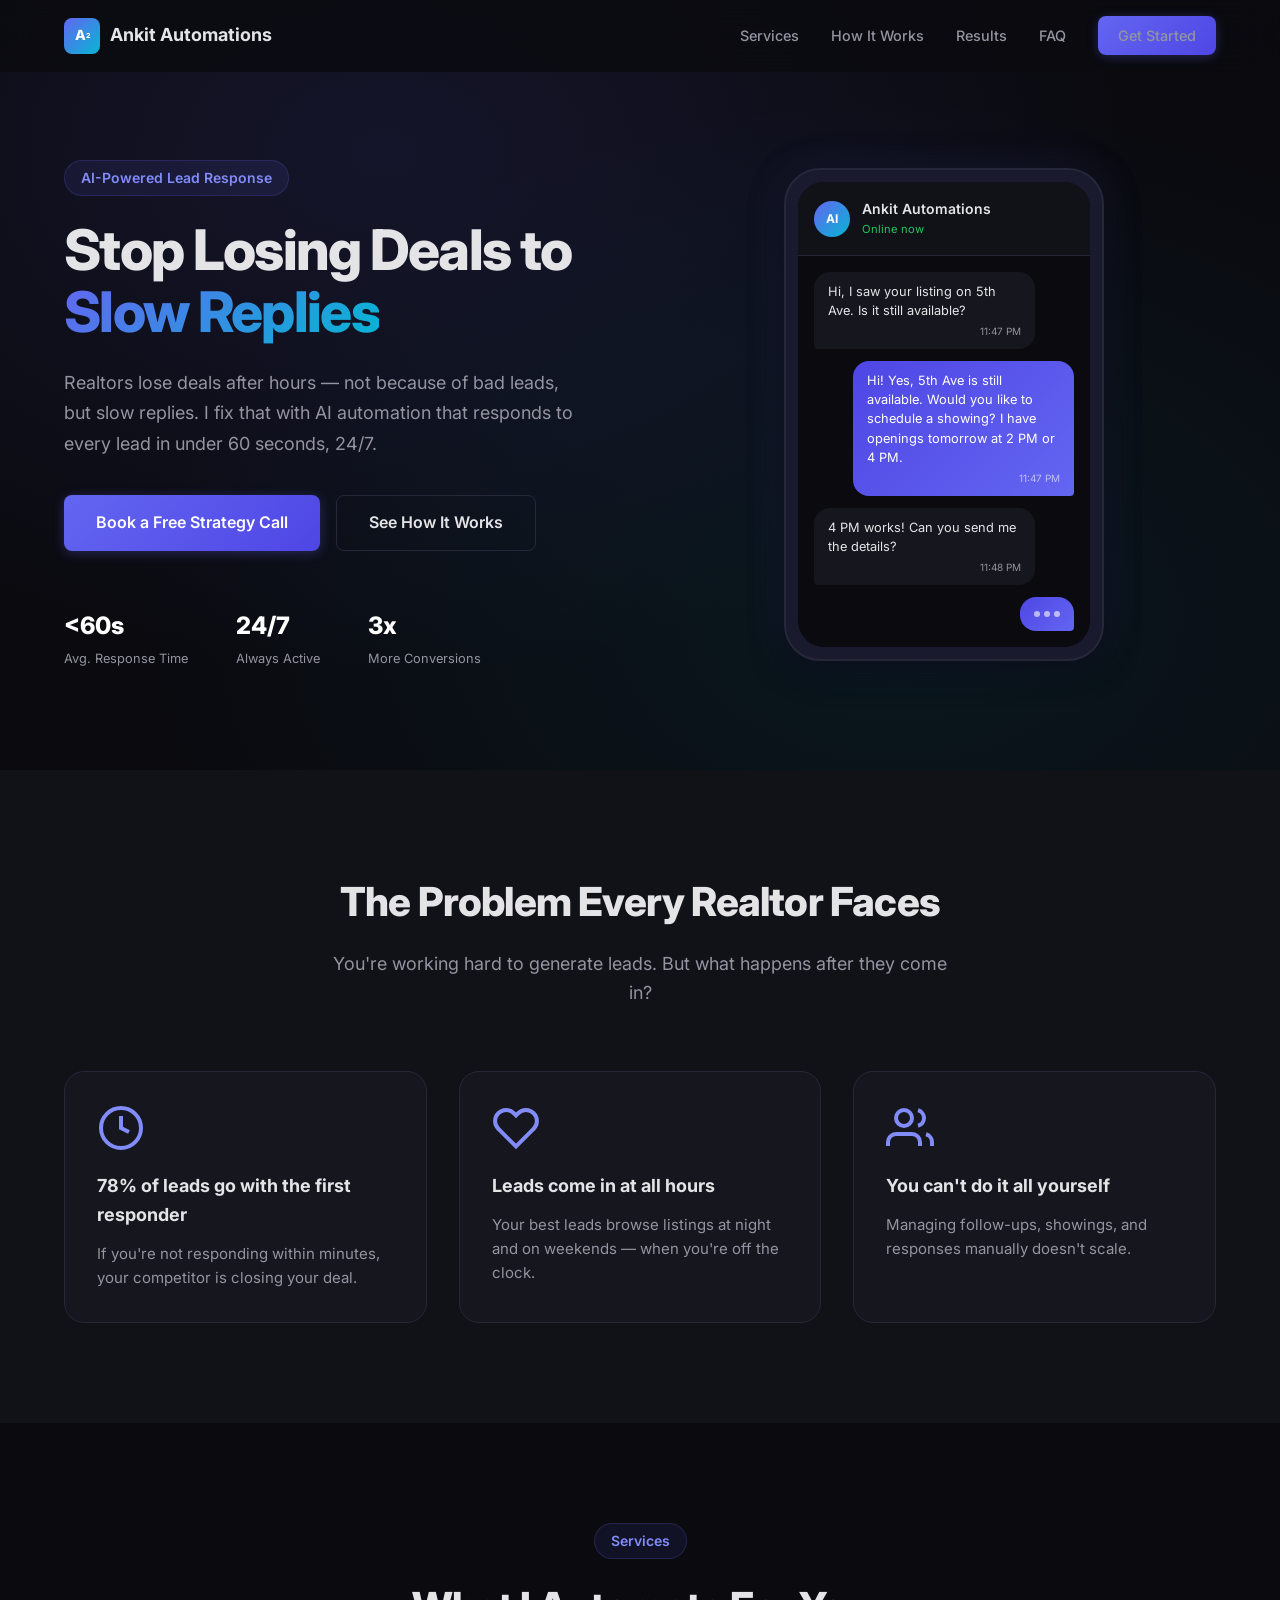
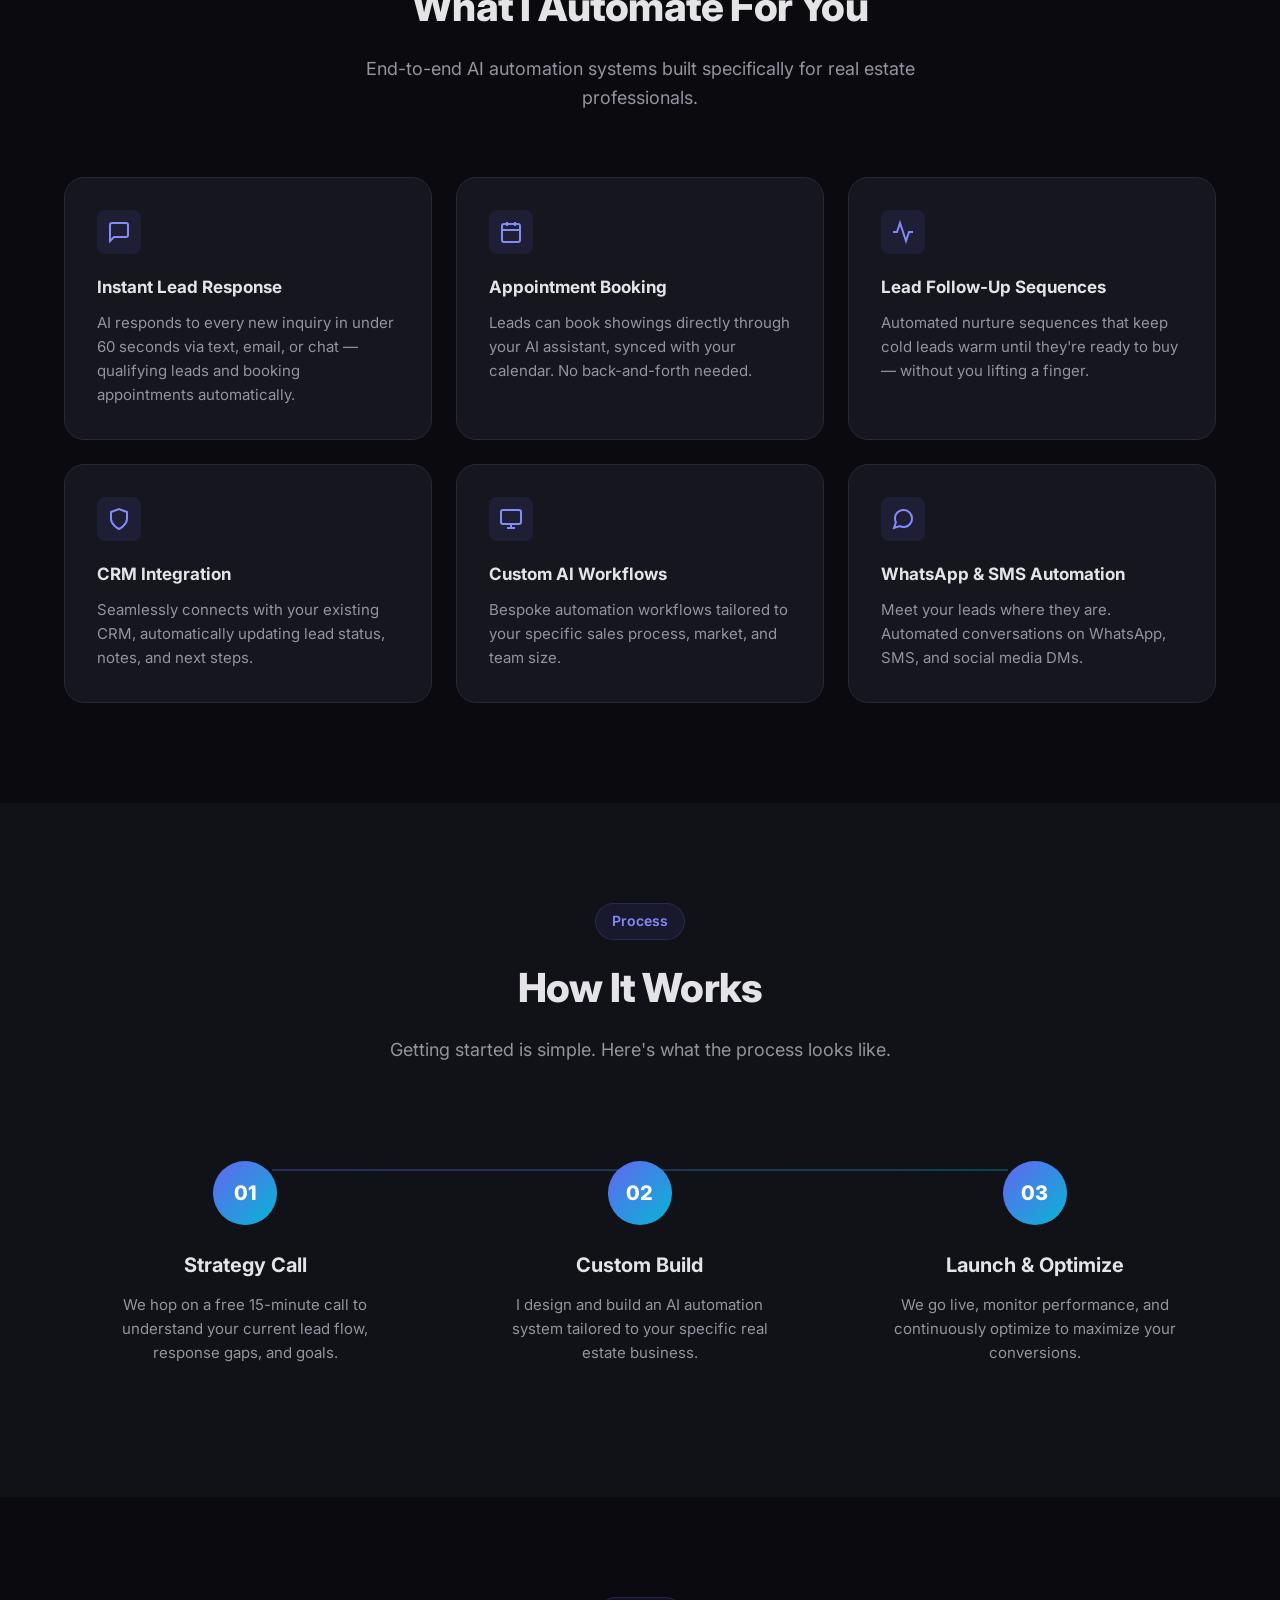
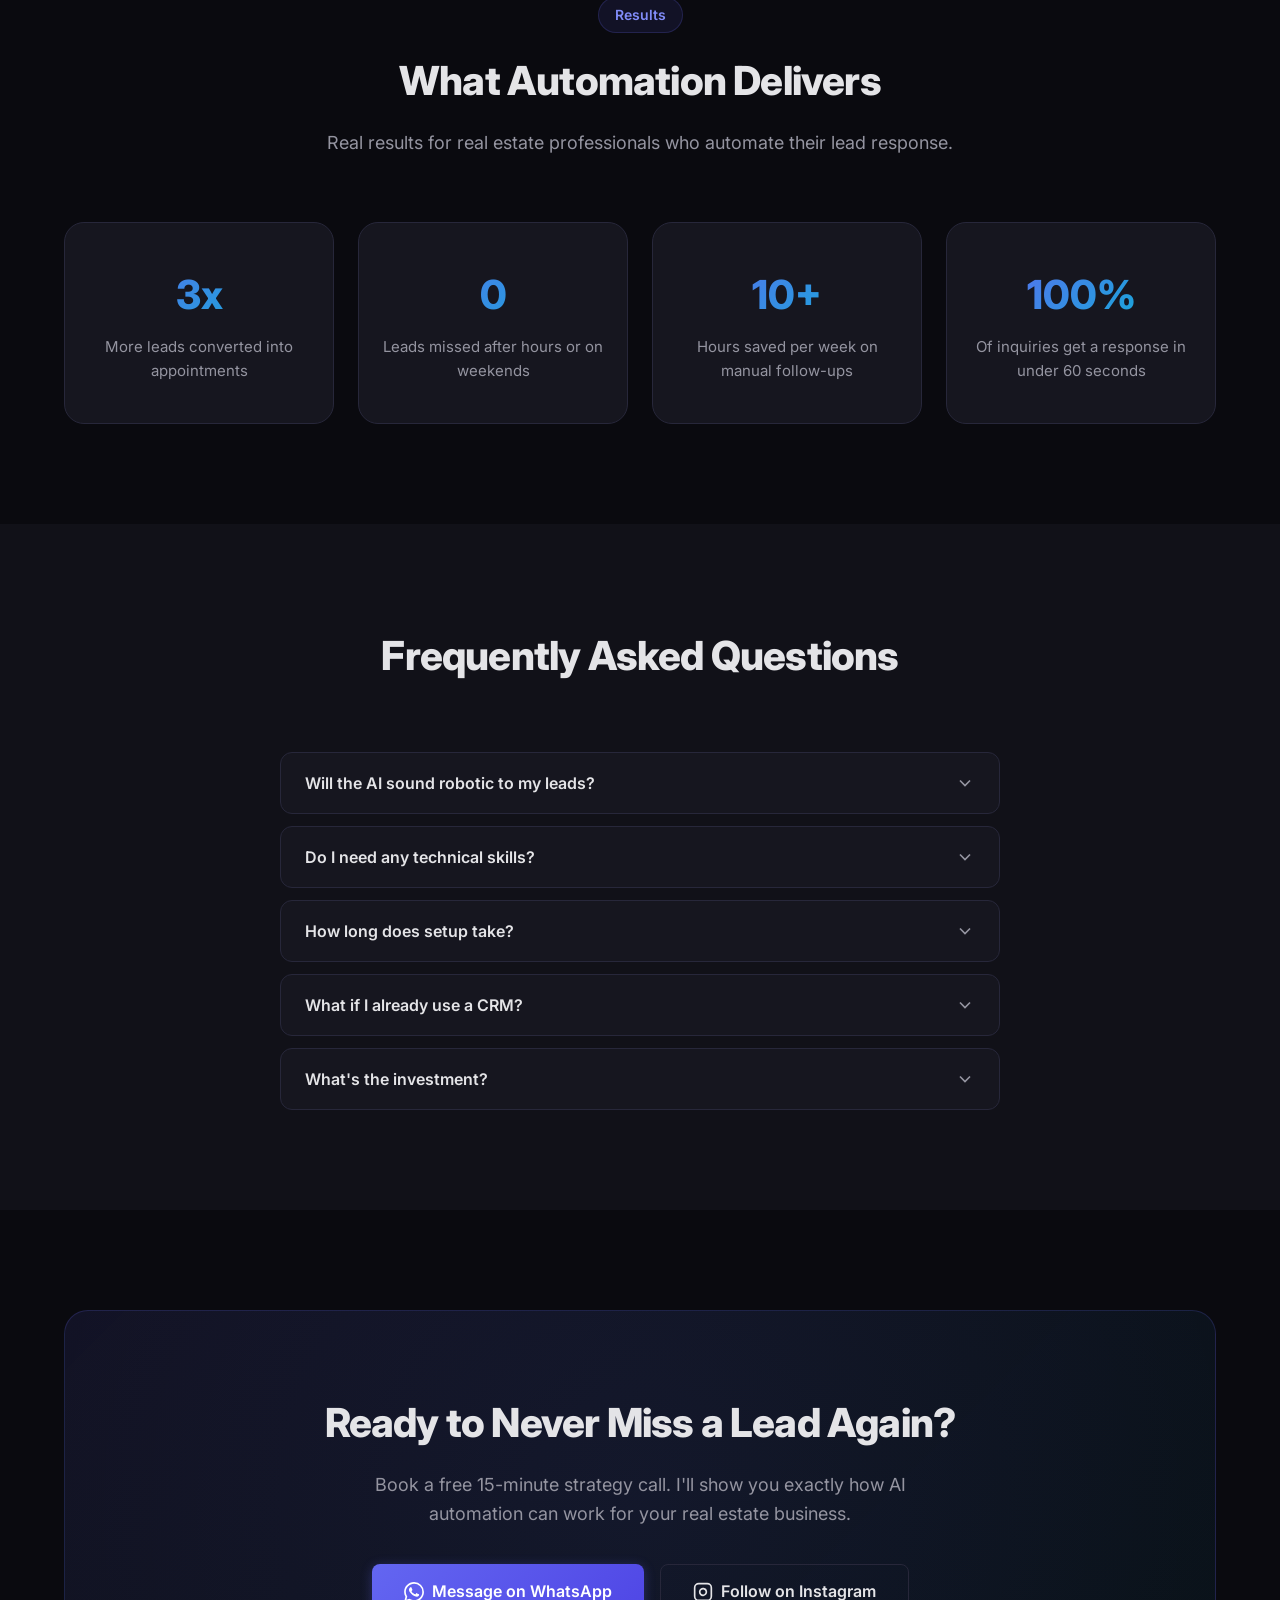
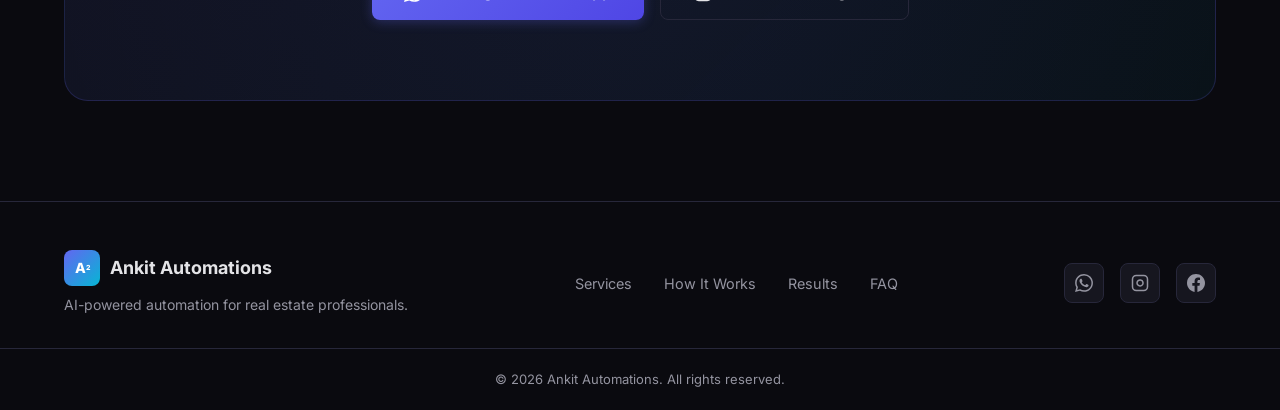
==== index.html @ 58cad349 "Add automation agency website for Ankit Automations Single-page site targeting real estate agents wi" ====
<!DOCTYPE html>
<html lang="en">
<head>
    <meta charset="UTF-8">
    <meta name="viewport" content="width=device-width, initial-scale=1.0">
    <title>Ankit Automations | AI Automation for Real Estate Agents</title>
    <meta name="description" content="Realtors lose deals after hours — not because of bad leads, but slow replies. Ankit Automations fixes that with AI-powered lead response systems.">
    <link rel="preconnect" href="https://fonts.googleapis.com">
    <link rel="preconnect" href="https://fonts.gstatic.com" crossorigin>
    <link href="https://fonts.googleapis.com/css2?family=Inter:wght@400;500;600;700;800&display=swap" rel="stylesheet">
    <link rel="stylesheet" href="styles.css">
</head>
<body>
    <!-- Navigation -->
    <nav class="navbar" id="navbar">
        <div class="container nav-container">
            <a href="#" class="logo">
                <span class="logo-icon">A<sup>2</sup></span>
                <span class="logo-text">Ankit Automations</span>
            </a>
            <button class="nav-toggle" id="navToggle" aria-label="Toggle navigation">
                <span></span>
                <span></span>
                <span></span>
            </button>
            <ul class="nav-links" id="navLinks">
                <li><a href="#services">Services</a></li>
                <li><a href="#how-it-works">How It Works</a></li>
                <li><a href="#results">Results</a></li>
                <li><a href="#faq">FAQ</a></li>
                <li><a href="#contact" class="btn btn-primary btn-sm">Get Started</a></li>
            </ul>
        </div>
    </nav>

    <!-- Hero Section -->
    <section class="hero">
        <div class="hero-bg"></div>
        <div class="container hero-container">
            <div class="hero-content">
                <div class="hero-badge">AI-Powered Lead Response</div>
                <h1>Stop Losing Deals to <span class="gradient-text">Slow Replies</span></h1>
                <p class="hero-subtitle">Realtors lose deals after hours &mdash; not because of bad leads, but slow replies. I fix that with AI automation that responds to every lead in under 60 seconds, 24/7.</p>
                <div class="hero-cta">
                    <a href="#contact" class="btn btn-primary btn-lg">Book a Free Strategy Call</a>
                    <a href="#how-it-works" class="btn btn-outline btn-lg">See How It Works</a>
                </div>
                <div class="hero-stats">
                    <div class="stat">
                        <span class="stat-number">&lt;60s</span>
                        <span class="stat-label">Avg. Response Time</span>
                    </div>
                    <div class="stat">
                        <span class="stat-number">24/7</span>
                        <span class="stat-label">Always Active</span>
                    </div>
                    <div class="stat">
                        <span class="stat-number">3x</span>
                        <span class="stat-label">More Conversions</span>
                    </div>
                </div>
            </div>
            <div class="hero-visual">
                <div class="phone-mockup">
                    <div class="phone-screen">
                        <div class="chat-demo">
                            <div class="chat-header">
                                <div class="chat-avatar">AI</div>
                                <div>
                                    <div class="chat-name">Ankit Automations</div>
                                    <div class="chat-status">Online now</div>
                                </div>
                            </div>
                            <div class="chat-messages">
                                <div class="chat-msg incoming">
                                    <p>Hi, I saw your listing on 5th Ave. Is it still available?</p>
                                    <span class="chat-time">11:47 PM</span>
                                </div>
                                <div class="chat-msg outgoing">
                                    <p>Hi! Yes, 5th Ave is still available. Would you like to schedule a showing? I have openings tomorrow at 2 PM or 4 PM.</p>
                                    <span class="chat-time">11:47 PM</span>
                                </div>
                                <div class="chat-msg incoming">
                                    <p>4 PM works! Can you send me the details?</p>
                                    <span class="chat-time">11:48 PM</span>
                                </div>
                                <div class="chat-msg outgoing typing">
                                    <div class="typing-dots">
                                        <span></span><span></span><span></span>
                                    </div>
                                </div>
                            </div>
                        </div>
                    </div>
                </div>
            </div>
        </div>
    </section>

    <!-- Problem Section -->
    <section class="problem-section">
        <div class="container">
            <div class="section-header">
                <h2>The Problem Every Realtor Faces</h2>
                <p>You're working hard to generate leads. But what happens after they come in?</p>
            </div>
            <div class="problem-grid">
                <div class="problem-card">
                    <div class="problem-icon">
                        <svg viewBox="0 0 24 24" fill="none" stroke="currentColor" stroke-width="2"><circle cx="12" cy="12" r="10"/><polyline points="12 6 12 12 16 14"/></svg>
                    </div>
                    <h3>78% of leads go with the first responder</h3>
                    <p>If you're not responding within minutes, your competitor is closing your deal.</p>
                </div>
                <div class="problem-card">
                    <div class="problem-icon">
                        <svg viewBox="0 0 24 24" fill="none" stroke="currentColor" stroke-width="2"><path d="M20.84 4.61a5.5 5.5 0 0 0-7.78 0L12 5.67l-1.06-1.06a5.5 5.5 0 0 0-7.78 7.78l1.06 1.06L12 21.23l7.78-7.78 1.06-1.06a5.5 5.5 0 0 0 0-7.78z"/></svg>
                    </div>
                    <h3>Leads come in at all hours</h3>
                    <p>Your best leads browse listings at night and on weekends &mdash; when you're off the clock.</p>
                </div>
                <div class="problem-card">
                    <div class="problem-icon">
                        <svg viewBox="0 0 24 24" fill="none" stroke="currentColor" stroke-width="2"><path d="M17 21v-2a4 4 0 0 0-4-4H5a4 4 0 0 0-4 4v2"/><circle cx="9" cy="7" r="4"/><path d="M23 21v-2a4 4 0 0 0-3-3.87"/><path d="M16 3.13a4 4 0 0 1 0 7.75"/></svg>
                    </div>
                    <h3>You can't do it all yourself</h3>
                    <p>Managing follow-ups, showings, and responses manually doesn't scale.</p>
                </div>
            </div>
        </div>
    </section>

    <!-- Services Section -->
    <section class="services-section" id="services">
        <div class="container">
            <div class="section-header">
                <div class="section-badge">Services</div>
                <h2>What I Automate For You</h2>
                <p>End-to-end AI automation systems built specifically for real estate professionals.</p>
            </div>
            <div class="services-grid">
                <div class="service-card">
                    <div class="service-icon">
                        <svg viewBox="0 0 24 24" fill="none" stroke="currentColor" stroke-width="2"><path d="M21 15a2 2 0 0 1-2 2H7l-4 4V5a2 2 0 0 1 2-2h14a2 2 0 0 1 2 2z"/></svg>
                    </div>
                    <h3>Instant Lead Response</h3>
                    <p>AI responds to every new inquiry in under 60 seconds via text, email, or chat &mdash; qualifying leads and booking appointments automatically.</p>
                </div>
                <div class="service-card">
                    <div class="service-icon">
                        <svg viewBox="0 0 24 24" fill="none" stroke="currentColor" stroke-width="2"><rect x="3" y="4" width="18" height="18" rx="2" ry="2"/><line x1="16" y1="2" x2="16" y2="6"/><line x1="8" y1="2" x2="8" y2="6"/><line x1="3" y1="10" x2="21" y2="10"/></svg>
                    </div>
                    <h3>Appointment Booking</h3>
                    <p>Leads can book showings directly through your AI assistant, synced with your calendar. No back-and-forth needed.</p>
                </div>
                <div class="service-card">
                    <div class="service-icon">
                        <svg viewBox="0 0 24 24" fill="none" stroke="currentColor" stroke-width="2"><polyline points="22 12 18 12 15 21 9 3 6 12 2 12"/></svg>
                    </div>
                    <h3>Lead Follow-Up Sequences</h3>
                    <p>Automated nurture sequences that keep cold leads warm until they're ready to buy &mdash; without you lifting a finger.</p>
                </div>
                <div class="service-card">
                    <div class="service-icon">
                        <svg viewBox="0 0 24 24" fill="none" stroke="currentColor" stroke-width="2"><path d="M12 22s8-4 8-10V5l-8-3-8 3v7c0 6 8 10 8 10z"/></svg>
                    </div>
                    <h3>CRM Integration</h3>
                    <p>Seamlessly connects with your existing CRM, automatically updating lead status, notes, and next steps.</p>
                </div>
                <div class="service-card">
                    <div class="service-icon">
                        <svg viewBox="0 0 24 24" fill="none" stroke="currentColor" stroke-width="2"><rect x="2" y="3" width="20" height="14" rx="2" ry="2"/><line x1="8" y1="21" x2="16" y2="21"/><line x1="12" y1="17" x2="12" y2="21"/></svg>
                    </div>
                    <h3>Custom AI Workflows</h3>
                    <p>Bespoke automation workflows tailored to your specific sales process, market, and team size.</p>
                </div>
                <div class="service-card">
                    <div class="service-icon">
                        <svg viewBox="0 0 24 24" fill="none" stroke="currentColor" stroke-width="2"><path d="M21 11.5a8.38 8.38 0 0 1-.9 3.8 8.5 8.5 0 0 1-7.6 4.7 8.38 8.38 0 0 1-3.8-.9L3 21l1.9-5.7a8.38 8.38 0 0 1-.9-3.8 8.5 8.5 0 0 1 4.7-7.6 8.38 8.38 0 0 1 3.8-.9h.5a8.48 8.48 0 0 1 8 8v.5z"/></svg>
                    </div>
                    <h3>WhatsApp & SMS Automation</h3>
                    <p>Meet your leads where they are. Automated conversations on WhatsApp, SMS, and social media DMs.</p>
                </div>
            </div>
        </div>
    </section>

    <!-- How It Works Section -->
    <section class="how-section" id="how-it-works">
        <div class="container">
            <div class="section-header">
                <div class="section-badge">Process</div>
                <h2>How It Works</h2>
                <p>Getting started is simple. Here's what the process looks like.</p>
            </div>
            <div class="steps-grid">
                <div class="step-card">
                    <div class="step-number">01</div>
                    <h3>Strategy Call</h3>
                    <p>We hop on a free 15-minute call to understand your current lead flow, response gaps, and goals.</p>
                </div>
                <div class="step-card">
                    <div class="step-number">02</div>
                    <h3>Custom Build</h3>
                    <p>I design and build an AI automation system tailored to your specific real estate business.</p>
                </div>
                <div class="step-card">
                    <div class="step-number">03</div>
                    <h3>Launch & Optimize</h3>
                    <p>We go live, monitor performance, and continuously optimize to maximize your conversions.</p>
                </div>
            </div>
        </div>
    </section>

    <!-- Results Section -->
    <section class="results-section" id="results">
        <div class="container">
            <div class="section-header">
                <div class="section-badge">Results</div>
                <h2>What Automation Delivers</h2>
                <p>Real results for real estate professionals who automate their lead response.</p>
            </div>
            <div class="results-grid">
                <div class="result-card">
                    <div class="result-number">3x</div>
                    <div class="result-label">More leads converted into appointments</div>
                </div>
                <div class="result-card">
                    <div class="result-number">0</div>
                    <div class="result-label">Leads missed after hours or on weekends</div>
                </div>
                <div class="result-card">
                    <div class="result-number">10+</div>
                    <div class="result-label">Hours saved per week on manual follow-ups</div>
                </div>
                <div class="result-card">
                    <div class="result-number">100%</div>
                    <div class="result-label">Of inquiries get a response in under 60 seconds</div>
                </div>
            </div>
        </div>
    </section>

    <!-- FAQ Section -->
    <section class="faq-section" id="faq">
        <div class="container">
            <div class="section-header">
                <h2>Frequently Asked Questions</h2>
            </div>
            <div class="faq-list">
                <div class="faq-item">
                    <button class="faq-question">
                        <span>Will the AI sound robotic to my leads?</span>
                        <svg viewBox="0 0 24 24" fill="none" stroke="currentColor" stroke-width="2"><polyline points="6 9 12 15 18 9"/></svg>
                    </button>
                    <div class="faq-answer">
                        <p>Not at all. The AI is trained on natural, conversational language specific to real estate. Your leads won't know they're talking to an AI &mdash; it sounds just like a helpful, knowledgeable assistant.</p>
                    </div>
                </div>
                <div class="faq-item">
                    <button class="faq-question">
                        <span>Do I need any technical skills?</span>
                        <svg viewBox="0 0 24 24" fill="none" stroke="currentColor" stroke-width="2"><polyline points="6 9 12 15 18 9"/></svg>
                    </button>
                    <div class="faq-answer">
                        <p>Zero. I handle everything from setup to optimization. You just keep doing what you do best &mdash; closing deals.</p>
                    </div>
                </div>
                <div class="faq-item">
                    <button class="faq-question">
                        <span>How long does setup take?</span>
                        <svg viewBox="0 0 24 24" fill="none" stroke="currentColor" stroke-width="2"><polyline points="6 9 12 15 18 9"/></svg>
                    </button>
                    <div class="faq-answer">
                        <p>Most systems are live within 5-7 business days. Complex integrations may take a bit longer, but I'll give you a clear timeline upfront.</p>
                    </div>
                </div>
                <div class="faq-item">
                    <button class="faq-question">
                        <span>What if I already use a CRM?</span>
                        <svg viewBox="0 0 24 24" fill="none" stroke="currentColor" stroke-width="2"><polyline points="6 9 12 15 18 9"/></svg>
                    </button>
                    <div class="faq-answer">
                        <p>Great &mdash; the automation integrates directly with most popular CRMs including Follow Up Boss, KvCORE, Sierra, HubSpot, and more.</p>
                    </div>
                </div>
                <div class="faq-item">
                    <button class="faq-question">
                        <span>What's the investment?</span>
                        <svg viewBox="0 0 24 24" fill="none" stroke="currentColor" stroke-width="2"><polyline points="6 9 12 15 18 9"/></svg>
                    </button>
                    <div class="faq-answer">
                        <p>Every system is custom-built, so pricing varies based on your needs. Book a free strategy call and I'll give you a transparent quote with no surprises.</p>
                    </div>
                </div>
            </div>
        </div>
    </section>

    <!-- CTA / Contact Section -->
    <section class="contact-section" id="contact">
        <div class="container">
            <div class="cta-card">
                <h2>Ready to Never Miss a Lead Again?</h2>
                <p>Book a free 15-minute strategy call. I'll show you exactly how AI automation can work for your real estate business.</p>
                <div class="cta-buttons">
                    <a href="https://wa.me/14314589916" class="btn btn-primary btn-lg" target="_blank" rel="noopener">
                        <svg viewBox="0 0 24 24" fill="currentColor" width="20" height="20"><path d="M17.472 14.382c-.297-.149-1.758-.867-2.03-.967-.273-.099-.471-.148-.67.15-.197.297-.767.966-.94 1.164-.173.199-.347.223-.644.075-.297-.15-1.255-.463-2.39-1.475-.883-.788-1.48-1.761-1.653-2.059-.173-.297-.018-.458.13-.606.134-.133.298-.347.446-.52.149-.174.198-.298.298-.497.099-.198.05-.371-.025-.52-.075-.149-.669-1.612-.916-2.207-.242-.579-.487-.5-.669-.51-.173-.008-.371-.01-.57-.01-.198 0-.52.074-.792.372-.272.297-1.04 1.016-1.04 2.479 0 1.462 1.065 2.875 1.213 3.074.149.198 2.096 3.2 5.077 4.487.709.306 1.262.489 1.694.625.712.227 1.36.195 1.871.118.571-.085 1.758-.719 2.006-1.413.248-.694.248-1.289.173-1.413-.074-.124-.272-.198-.57-.347m-5.421 7.403h-.004a9.87 9.87 0 01-5.031-1.378l-.361-.214-3.741.982.998-3.648-.235-.374a9.86 9.86 0 01-1.51-5.26c.001-5.45 4.436-9.884 9.888-9.884 2.64 0 5.122 1.03 6.988 2.898a9.825 9.825 0 012.893 6.994c-.003 5.45-4.437 9.884-9.885 9.884m8.413-18.297A11.815 11.815 0 0012.05 0C5.495 0 .16 5.335.157 11.892c0 2.096.547 4.142 1.588 5.945L.057 24l6.305-1.654a11.882 11.882 0 005.683 1.448h.005c6.554 0 11.89-5.335 11.893-11.893a11.821 11.821 0 00-3.48-8.413z"/></svg>
                        Message on WhatsApp
                    </a>
                    <a href="https://instagram.com/ankit.automations" class="btn btn-outline btn-lg" target="_blank" rel="noopener">
                        <svg viewBox="0 0 24 24" fill="none" stroke="currentColor" stroke-width="2"><rect x="2" y="2" width="20" height="20" rx="5" ry="5"/><path d="M16 11.37A4 4 0 1 1 12.63 8 4 4 0 0 1 16 11.37z"/><line x1="17.5" y1="6.5" x2="17.51" y2="6.5"/></svg>
                        Follow on Instagram
                    </a>
                </div>
            </div>
        </div>
    </section>

    <!-- Footer -->
    <footer class="footer">
        <div class="container footer-container">
            <div class="footer-brand">
                <a href="#" class="logo">
                    <span class="logo-icon">A<sup>2</sup></span>
                    <span class="logo-text">Ankit Automations</span>
                </a>
                <p>AI-powered automation for real estate professionals.</p>
            </div>
            <div class="footer-links">
                <a href="#services">Services</a>
                <a href="#how-it-works">How It Works</a>
                <a href="#results">Results</a>
                <a href="#faq">FAQ</a>
            </div>
            <div class="footer-social">
                <a href="https://wa.me/14314589916" target="_blank" rel="noopener" aria-label="WhatsApp">
                    <svg viewBox="0 0 24 24" fill="currentColor"><path d="M17.472 14.382c-.297-.149-1.758-.867-2.03-.967-.273-.099-.471-.148-.67.15-.197.297-.767.966-.94 1.164-.173.199-.347.223-.644.075-.297-.15-1.255-.463-2.39-1.475-.883-.788-1.48-1.761-1.653-2.059-.173-.297-.018-.458.13-.606.134-.133.298-.347.446-.52.149-.174.198-.298.298-.497.099-.198.05-.371-.025-.52-.075-.149-.669-1.612-.916-2.207-.242-.579-.487-.5-.669-.51-.173-.008-.371-.01-.57-.01-.198 0-.52.074-.792.372-.272.297-1.04 1.016-1.04 2.479 0 1.462 1.065 2.875 1.213 3.074.149.198 2.096 3.2 5.077 4.487.709.306 1.262.489 1.694.625.712.227 1.36.195 1.871.118.571-.085 1.758-.719 2.006-1.413.248-.694.248-1.289.173-1.413-.074-.124-.272-.198-.57-.347m-5.421 7.403h-.004a9.87 9.87 0 01-5.031-1.378l-.361-.214-3.741.982.998-3.648-.235-.374a9.86 9.86 0 01-1.51-5.26c.001-5.45 4.436-9.884 9.888-9.884 2.64 0 5.122 1.03 6.988 2.898a9.825 9.825 0 012.893 6.994c-.003 5.45-4.437 9.884-9.885 9.884m8.413-18.297A11.815 11.815 0 0012.05 0C5.495 0 .16 5.335.157 11.892c0 2.096.547 4.142 1.588 5.945L.057 24l6.305-1.654a11.882 11.882 0 005.683 1.448h.005c6.554 0 11.89-5.335 11.893-11.893a11.821 11.821 0 00-3.48-8.413z"/></svg>
                </a>
                <a href="https://instagram.com/ankit.automations" target="_blank" rel="noopener" aria-label="Instagram">
                    <svg viewBox="0 0 24 24" fill="none" stroke="currentColor" stroke-width="2"><rect x="2" y="2" width="20" height="20" rx="5" ry="5"/><path d="M16 11.37A4 4 0 1 1 12.63 8 4 4 0 0 1 16 11.37z"/><line x1="17.5" y1="6.5" x2="17.51" y2="6.5"/></svg>
                </a>
                <a href="https://facebook.com/AnkitAutomations" target="_blank" rel="noopener" aria-label="Facebook">
                    <svg viewBox="0 0 24 24" fill="currentColor"><path d="M24 12.073c0-6.627-5.373-12-12-12s-12 5.373-12 12c0 5.99 4.388 10.954 10.125 11.854v-8.385H7.078v-3.47h3.047V9.43c0-3.007 1.792-4.669 4.533-4.669 1.312 0 2.686.235 2.686.235v2.953H15.83c-1.491 0-1.956.925-1.956 1.874v2.25h3.328l-.532 3.47h-2.796v8.385C19.612 23.027 24 18.062 24 12.073z"/></svg>
                </a>
            </div>
        </div>
        <div class="footer-bottom">
            <div class="container">
                <p>&copy; 2026 Ankit Automations. All rights reserved.</p>
            </div>
        </div>
    </footer>

    <script src="script.js"></script>
</body>
</html>
---- styles.css ----
/* ===== Reset & Base ===== */
*, *::before, *::after {
    margin: 0;
    padding: 0;
    box-sizing: border-box;
}

:root {
    --color-bg: #0a0a0f;
    --color-bg-secondary: #111118;
    --color-bg-card: #16161f;
    --color-bg-card-hover: #1c1c28;
    --color-text: #e4e4e7;
    --color-text-muted: #9494a0;
    --color-primary: #6366f1;
    --color-primary-light: #818cf8;
    --color-primary-dark: #4f46e5;
    --color-accent: #06b6d4;
    --color-gradient-start: #6366f1;
    --color-gradient-end: #06b6d4;
    --color-border: #27273a;
    --color-white: #ffffff;
    --font-family: 'Inter', -apple-system, BlinkMacSystemFont, sans-serif;
    --radius-sm: 8px;
    --radius-md: 12px;
    --radius-lg: 20px;
    --radius-xl: 24px;
    --shadow-sm: 0 1px 2px rgba(0, 0, 0, 0.3);
    --shadow-md: 0 4px 12px rgba(0, 0, 0, 0.4);
    --shadow-lg: 0 8px 32px rgba(0, 0, 0, 0.5);
    --shadow-glow: 0 0 40px rgba(99, 102, 241, 0.15);
}

html {
    scroll-behavior: smooth;
    -webkit-font-smoothing: antialiased;
}

body {
    font-family: var(--font-family);
    background-color: var(--color-bg);
    color: var(--color-text);
    line-height: 1.6;
    overflow-x: hidden;
}

a {
    text-decoration: none;
    color: inherit;
    transition: color 0.2s;
}

img {
    max-width: 100%;
    display: block;
}

/* ===== Utility ===== */
.container {
    max-width: 1200px;
    margin: 0 auto;
    padding: 0 24px;
}

.gradient-text {
    background: linear-gradient(135deg, var(--color-gradient-start), var(--color-gradient-end));
    -webkit-background-clip: text;
    -webkit-text-fill-color: transparent;
    background-clip: text;
}

.section-header {
    text-align: center;
    max-width: 640px;
    margin: 0 auto 64px;
}

.section-header h2 {
    font-size: clamp(1.75rem, 4vw, 2.5rem);
    font-weight: 800;
    margin-bottom: 16px;
    letter-spacing: -0.02em;
}

.section-header p {
    color: var(--color-text-muted);
    font-size: 1.125rem;
}

.section-badge {
    display: inline-block;
    padding: 6px 16px;
    background: rgba(99, 102, 241, 0.1);
    border: 1px solid rgba(99, 102, 241, 0.2);
    border-radius: 100px;
    font-size: 0.875rem;
    font-weight: 600;
    color: var(--color-primary-light);
    margin-bottom: 16px;
}

/* ===== Buttons ===== */
.btn {
    display: inline-flex;
    align-items: center;
    gap: 8px;
    font-family: var(--font-family);
    font-weight: 600;
    border: none;
    cursor: pointer;
    border-radius: var(--radius-sm);
    transition: all 0.2s ease;
    white-space: nowrap;
}

.btn svg {
    width: 20px;
    height: 20px;
}

.btn-primary {
    background: linear-gradient(135deg, var(--color-gradient-start), var(--color-primary-dark));
    color: var(--color-white);
    box-shadow: 0 2px 12px rgba(99, 102, 241, 0.3);
}

.btn-primary:hover {
    box-shadow: 0 4px 20px rgba(99, 102, 241, 0.5);
    transform: translateY(-1px);
}

.btn-outline {
    background: transparent;
    color: var(--color-text);
    border: 1px solid var(--color-border);
}

.btn-outline:hover {
    border-color: var(--color-primary);
    color: var(--color-primary-light);
    background: rgba(99, 102, 241, 0.05);
}

.btn-sm {
    padding: 8px 20px;
    font-size: 0.875rem;
}

.btn-lg {
    padding: 14px 32px;
    font-size: 1rem;
}

/* ===== Navbar ===== */
.navbar {
    position: fixed;
    top: 0;
    left: 0;
    right: 0;
    z-index: 1000;
    padding: 16px 0;
    transition: all 0.3s ease;
    background: rgba(10, 10, 15, 0.8);
    backdrop-filter: blur(20px);
    border-bottom: 1px solid transparent;
}

.navbar.scrolled {
    border-bottom-color: var(--color-border);
}

.nav-container {
    display: flex;
    align-items: center;
    justify-content: space-between;
}

.logo {
    display: flex;
    align-items: center;
    gap: 10px;
    font-weight: 700;
    font-size: 1.125rem;
}

.logo-icon {
    display: flex;
    align-items: center;
    justify-content: center;
    width: 36px;
    height: 36px;
    background: linear-gradient(135deg, var(--color-gradient-start), var(--color-gradient-end));
    border-radius: var(--radius-sm);
    color: white;
    font-weight: 800;
    font-size: 0.875rem;
}

.logo-icon sup {
    font-size: 0.5em;
}

.nav-links {
    display: flex;
    align-items: center;
    gap: 32px;
    list-style: none;
}

.nav-links a {
    font-size: 0.9rem;
    color: var(--color-text-muted);
    font-weight: 500;
    transition: color 0.2s;
}

.nav-links a:hover {
    color: var(--color-white);
}

.nav-toggle {
    display: none;
    flex-direction: column;
    gap: 5px;
    background: none;
    border: none;
    cursor: pointer;
    padding: 4px;
}

.nav-toggle span {
    display: block;
    width: 24px;
    height: 2px;
    background: var(--color-text);
    transition: all 0.3s;
}

/* ===== Hero ===== */
.hero {
    position: relative;
    padding: 160px 0 100px;
    overflow: hidden;
}

.hero-bg {
    position: absolute;
    inset: 0;
    background: radial-gradient(ellipse at 30% 20%, rgba(99, 102, 241, 0.12) 0%, transparent 60%),
                radial-gradient(ellipse at 70% 80%, rgba(6, 182, 212, 0.08) 0%, transparent 60%);
    pointer-events: none;
}

.hero-container {
    display: grid;
    grid-template-columns: 1fr 1fr;
    gap: 64px;
    align-items: center;
    position: relative;
}

.hero-badge {
    display: inline-block;
    padding: 6px 16px;
    background: rgba(99, 102, 241, 0.1);
    border: 1px solid rgba(99, 102, 241, 0.2);
    border-radius: 100px;
    font-size: 0.875rem;
    font-weight: 600;
    color: var(--color-primary-light);
    margin-bottom: 24px;
}

.hero-content h1 {
    font-size: clamp(2.25rem, 5vw, 3.5rem);
    font-weight: 800;
    line-height: 1.1;
    letter-spacing: -0.03em;
    margin-bottom: 24px;
}

.hero-subtitle {
    font-size: 1.125rem;
    color: var(--color-text-muted);
    max-width: 520px;
    margin-bottom: 36px;
    line-height: 1.7;
}

.hero-cta {
    display: flex;
    gap: 16px;
    flex-wrap: wrap;
    margin-bottom: 56px;
}

.hero-stats {
    display: flex;
    gap: 48px;
}

.stat {
    display: flex;
    flex-direction: column;
}

.stat-number {
    font-size: 1.5rem;
    font-weight: 800;
    color: var(--color-white);
}

.stat-label {
    font-size: 0.8rem;
    color: var(--color-text-muted);
    margin-top: 4px;
}

/* Phone Mockup */
.hero-visual {
    display: flex;
    justify-content: center;
}

.phone-mockup {
    width: 320px;
    background: #1a1a2e;
    border-radius: 36px;
    padding: 12px;
    border: 2px solid var(--color-border);
    box-shadow: var(--shadow-lg), var(--shadow-glow);
}

.phone-screen {
    background: var(--color-bg);
    border-radius: 26px;
    overflow: hidden;
}

.chat-demo {
    min-height: 420px;
    display: flex;
    flex-direction: column;
}

.chat-header {
    display: flex;
    align-items: center;
    gap: 12px;
    padding: 16px;
    background: var(--color-bg-secondary);
    border-bottom: 1px solid var(--color-border);
}

.chat-avatar {
    width: 36px;
    height: 36px;
    border-radius: 50%;
    background: linear-gradient(135deg, var(--color-gradient-start), var(--color-gradient-end));
    display: flex;
    align-items: center;
    justify-content: center;
    font-size: 0.75rem;
    font-weight: 700;
    color: white;
}

.chat-name {
    font-size: 0.875rem;
    font-weight: 600;
}

.chat-status {
    font-size: 0.7rem;
    color: #22c55e;
}

.chat-messages {
    padding: 16px;
    display: flex;
    flex-direction: column;
    gap: 12px;
}

.chat-msg {
    max-width: 85%;
    padding: 10px 14px;
    border-radius: 16px;
    font-size: 0.8rem;
    line-height: 1.5;
    position: relative;
}

.chat-msg.incoming {
    background: var(--color-bg-card);
    align-self: flex-start;
    border-bottom-left-radius: 4px;
}

.chat-msg.outgoing {
    background: linear-gradient(135deg, var(--color-primary-dark), var(--color-primary));
    color: white;
    align-self: flex-end;
    border-bottom-right-radius: 4px;
}

.chat-time {
    display: block;
    font-size: 0.625rem;
    opacity: 0.6;
    margin-top: 4px;
    text-align: right;
}

.typing-dots {
    display: flex;
    gap: 4px;
    padding: 4px 0;
}

.typing-dots span {
    width: 6px;
    height: 6px;
    background: rgba(255, 255, 255, 0.6);
    border-radius: 50%;
    animation: typing 1.4s infinite;
}

.typing-dots span:nth-child(2) { animation-delay: 0.2s; }
.typing-dots span:nth-child(3) { animation-delay: 0.4s; }

@keyframes typing {
    0%, 60%, 100% { opacity: 0.3; transform: translateY(0); }
    30% { opacity: 1; transform: translateY(-4px); }
}

/* ===== Problem Section ===== */
.problem-section {
    padding: 100px 0;
    background: var(--color-bg-secondary);
}

.problem-grid {
    display: grid;
    grid-template-columns: repeat(3, 1fr);
    gap: 32px;
}

.problem-card {
    padding: 32px;
    background: var(--color-bg-card);
    border-radius: var(--radius-lg);
    border: 1px solid var(--color-border);
    transition: all 0.3s ease;
}

.problem-card:hover {
    border-color: rgba(99, 102, 241, 0.3);
    transform: translateY(-4px);
    box-shadow: var(--shadow-glow);
}

.problem-icon {
    width: 48px;
    height: 48px;
    margin-bottom: 20px;
    color: var(--color-primary-light);
}

.problem-icon svg {
    width: 100%;
    height: 100%;
}

.problem-card h3 {
    font-size: 1.125rem;
    font-weight: 700;
    margin-bottom: 12px;
}

.problem-card p {
    color: var(--color-text-muted);
    font-size: 0.9375rem;
}

/* ===== Services Section ===== */
.services-section {
    padding: 100px 0;
}

.services-grid {
    display: grid;
    grid-template-columns: repeat(3, 1fr);
    gap: 24px;
}

.service-card {
    padding: 32px;
    background: var(--color-bg-card);
    border-radius: var(--radius-lg);
    border: 1px solid var(--color-border);
    transition: all 0.3s ease;
}

.service-card:hover {
    border-color: rgba(99, 102, 241, 0.3);
    transform: translateY(-4px);
    box-shadow: var(--shadow-glow);
}

.service-icon {
    width: 44px;
    height: 44px;
    padding: 10px;
    background: rgba(99, 102, 241, 0.1);
    border-radius: var(--radius-sm);
    margin-bottom: 20px;
    color: var(--color-primary-light);
}

.service-icon svg {
    width: 100%;
    height: 100%;
}

.service-card h3 {
    font-size: 1.0625rem;
    font-weight: 700;
    margin-bottom: 10px;
}

.service-card p {
    color: var(--color-text-muted);
    font-size: 0.9375rem;
    line-height: 1.6;
}

/* ===== How It Works ===== */
.how-section {
    padding: 100px 0;
    background: var(--color-bg-secondary);
}

.steps-grid {
    display: grid;
    grid-template-columns: repeat(3, 1fr);
    gap: 32px;
    position: relative;
}

.steps-grid::before {
    content: '';
    position: absolute;
    top: 40px;
    left: calc(16.67% + 16px);
    right: calc(16.67% + 16px);
    height: 2px;
    background: linear-gradient(90deg, var(--color-gradient-start), var(--color-gradient-end));
    opacity: 0.3;
}

.step-card {
    text-align: center;
    padding: 32px;
}

.step-number {
    display: inline-flex;
    align-items: center;
    justify-content: center;
    width: 64px;
    height: 64px;
    border-radius: 50%;
    background: linear-gradient(135deg, var(--color-gradient-start), var(--color-gradient-end));
    font-size: 1.25rem;
    font-weight: 800;
    color: white;
    margin-bottom: 24px;
    position: relative;
    z-index: 1;
}

.step-card h3 {
    font-size: 1.25rem;
    font-weight: 700;
    margin-bottom: 12px;
}

.step-card p {
    color: var(--color-text-muted);
    font-size: 0.9375rem;
}

/* ===== Results ===== */
.results-section {
    padding: 100px 0;
}

.results-grid {
    display: grid;
    grid-template-columns: repeat(4, 1fr);
    gap: 24px;
}

.result-card {
    text-align: center;
    padding: 40px 24px;
    background: var(--color-bg-card);
    border-radius: var(--radius-lg);
    border: 1px solid var(--color-border);
    transition: all 0.3s ease;
}

.result-card:hover {
    border-color: rgba(99, 102, 241, 0.3);
    box-shadow: var(--shadow-glow);
}

.result-number {
    font-size: 2.5rem;
    font-weight: 800;
    background: linear-gradient(135deg, var(--color-gradient-start), var(--color-gradient-end));
    -webkit-background-clip: text;
    -webkit-text-fill-color: transparent;
    background-clip: text;
    margin-bottom: 8px;
}

.result-label {
    color: var(--color-text-muted);
    font-size: 0.9375rem;
}

/* ===== FAQ ===== */
.faq-section {
    padding: 100px 0;
    background: var(--color-bg-secondary);
}

.faq-list {
    max-width: 720px;
    margin: 0 auto;
    display: flex;
    flex-direction: column;
    gap: 12px;
}

.faq-item {
    background: var(--color-bg-card);
    border: 1px solid var(--color-border);
    border-radius: var(--radius-md);
    overflow: hidden;
    transition: border-color 0.3s;
}

.faq-item.active {
    border-color: rgba(99, 102, 241, 0.3);
}

.faq-question {
    width: 100%;
    display: flex;
    align-items: center;
    justify-content: space-between;
    padding: 20px 24px;
    background: none;
    border: none;
    color: var(--color-text);
    font-family: var(--font-family);
    font-size: 1rem;
    font-weight: 600;
    cursor: pointer;
    text-align: left;
}

.faq-question svg {
    width: 20px;
    height: 20px;
    flex-shrink: 0;
    transition: transform 0.3s;
    color: var(--color-text-muted);
}

.faq-item.active .faq-question svg {
    transform: rotate(180deg);
}

.faq-answer {
    max-height: 0;
    overflow: hidden;
    transition: max-height 0.3s ease;
}

.faq-answer p {
    padding: 0 24px 20px;
    color: var(--color-text-muted);
    font-size: 0.9375rem;
    line-height: 1.7;
}

/* ===== Contact / CTA ===== */
.contact-section {
    padding: 100px 0;
}

.cta-card {
    text-align: center;
    padding: 80px 40px;
    background: linear-gradient(135deg, rgba(99, 102, 241, 0.1), rgba(6, 182, 212, 0.05));
    border: 1px solid rgba(99, 102, 241, 0.2);
    border-radius: var(--radius-xl);
    position: relative;
    overflow: hidden;
}

.cta-card::before {
    content: '';
    position: absolute;
    top: -50%;
    left: -50%;
    width: 200%;
    height: 200%;
    background: radial-gradient(circle at center, rgba(99, 102, 241, 0.06) 0%, transparent 50%);
    pointer-events: none;
}

.cta-card h2 {
    font-size: clamp(1.75rem, 4vw, 2.5rem);
    font-weight: 800;
    margin-bottom: 16px;
    letter-spacing: -0.02em;
    position: relative;
}

.cta-card p {
    color: var(--color-text-muted);
    font-size: 1.125rem;
    max-width: 540px;
    margin: 0 auto 36px;
    position: relative;
}

.cta-buttons {
    display: flex;
    gap: 16px;
    justify-content: center;
    flex-wrap: wrap;
    position: relative;
}

/* ===== Footer ===== */
.footer {
    border-top: 1px solid var(--color-border);
    padding-top: 48px;
}

.footer-container {
    display: flex;
    align-items: center;
    justify-content: space-between;
    padding-bottom: 32px;
}

.footer-brand p {
    color: var(--color-text-muted);
    font-size: 0.875rem;
    margin-top: 8px;
}

.footer-links {
    display: flex;
    gap: 32px;
}

.footer-links a {
    font-size: 0.9rem;
    color: var(--color-text-muted);
    transition: color 0.2s;
}

.footer-links a:hover {
    color: var(--color-white);
}

.footer-social {
    display: flex;
    gap: 16px;
}

.footer-social a {
    width: 40px;
    height: 40px;
    display: flex;
    align-items: center;
    justify-content: center;
    border-radius: var(--radius-sm);
    background: var(--color-bg-card);
    border: 1px solid var(--color-border);
    color: var(--color-text-muted);
    transition: all 0.2s;
}

.footer-social a:hover {
    border-color: var(--color-primary);
    color: var(--color-primary-light);
}

.footer-social svg {
    width: 18px;
    height: 18px;
}

.footer-bottom {
    border-top: 1px solid var(--color-border);
    padding: 20px 0;
    text-align: center;
}

.footer-bottom p {
    font-size: 0.8125rem;
    color: var(--color-text-muted);
}

/* ===== Responsive ===== */
@media (max-width: 1024px) {
    .hero-container {
        grid-template-columns: 1fr;
        text-align: center;
    }

    .hero-subtitle {
        margin-left: auto;
        margin-right: auto;
    }

    .hero-cta {
        justify-content: center;
    }

    .hero-stats {
        justify-content: center;
    }

    .hero-visual {
        order: -1;
    }

    .phone-mockup {
        width: 280px;
    }

    .chat-demo {
        min-height: 360px;
    }

    .services-grid {
        grid-template-columns: repeat(2, 1fr);
    }

    .results-grid {
        grid-template-columns: repeat(2, 1fr);
    }

    .footer-container {
        flex-direction: column;
        gap: 24px;
        text-align: center;
    }
}

@media (max-width: 768px) {
    .nav-toggle {
        display: flex;
    }

    .nav-links {
        position: fixed;
        top: 0;
        right: -100%;
        width: 280px;
        height: 100vh;
        background: var(--color-bg-secondary);
        flex-direction: column;
        padding: 80px 32px 32px;
        gap: 24px;
        transition: right 0.3s ease;
        border-left: 1px solid var(--color-border);
    }

    .nav-links.active {
        right: 0;
    }

    .problem-grid {
        grid-template-columns: 1fr;
    }

    .services-grid {
        grid-template-columns: 1fr;
    }

    .steps-grid {
        grid-template-columns: 1fr;
    }

    .steps-grid::before {
        display: none;
    }

    .results-grid {
        grid-template-columns: 1fr 1fr;
    }

    .hero-stats {
        flex-direction: column;
        gap: 16px;
    }

    .hero {
        padding: 120px 0 60px;
    }

    .cta-card {
        padding: 48px 24px;
    }

    .footer-links {
        flex-wrap: wrap;
        justify-content: center;
        gap: 16px;
    }
}

@media (max-width: 480px) {
    .results-grid {
        grid-template-columns: 1fr;
    }

    .hero-cta {
        flex-direction: column;
        align-items: center;
    }

    .cta-buttons {
        flex-direction: column;
        align-items: center;
    }
}
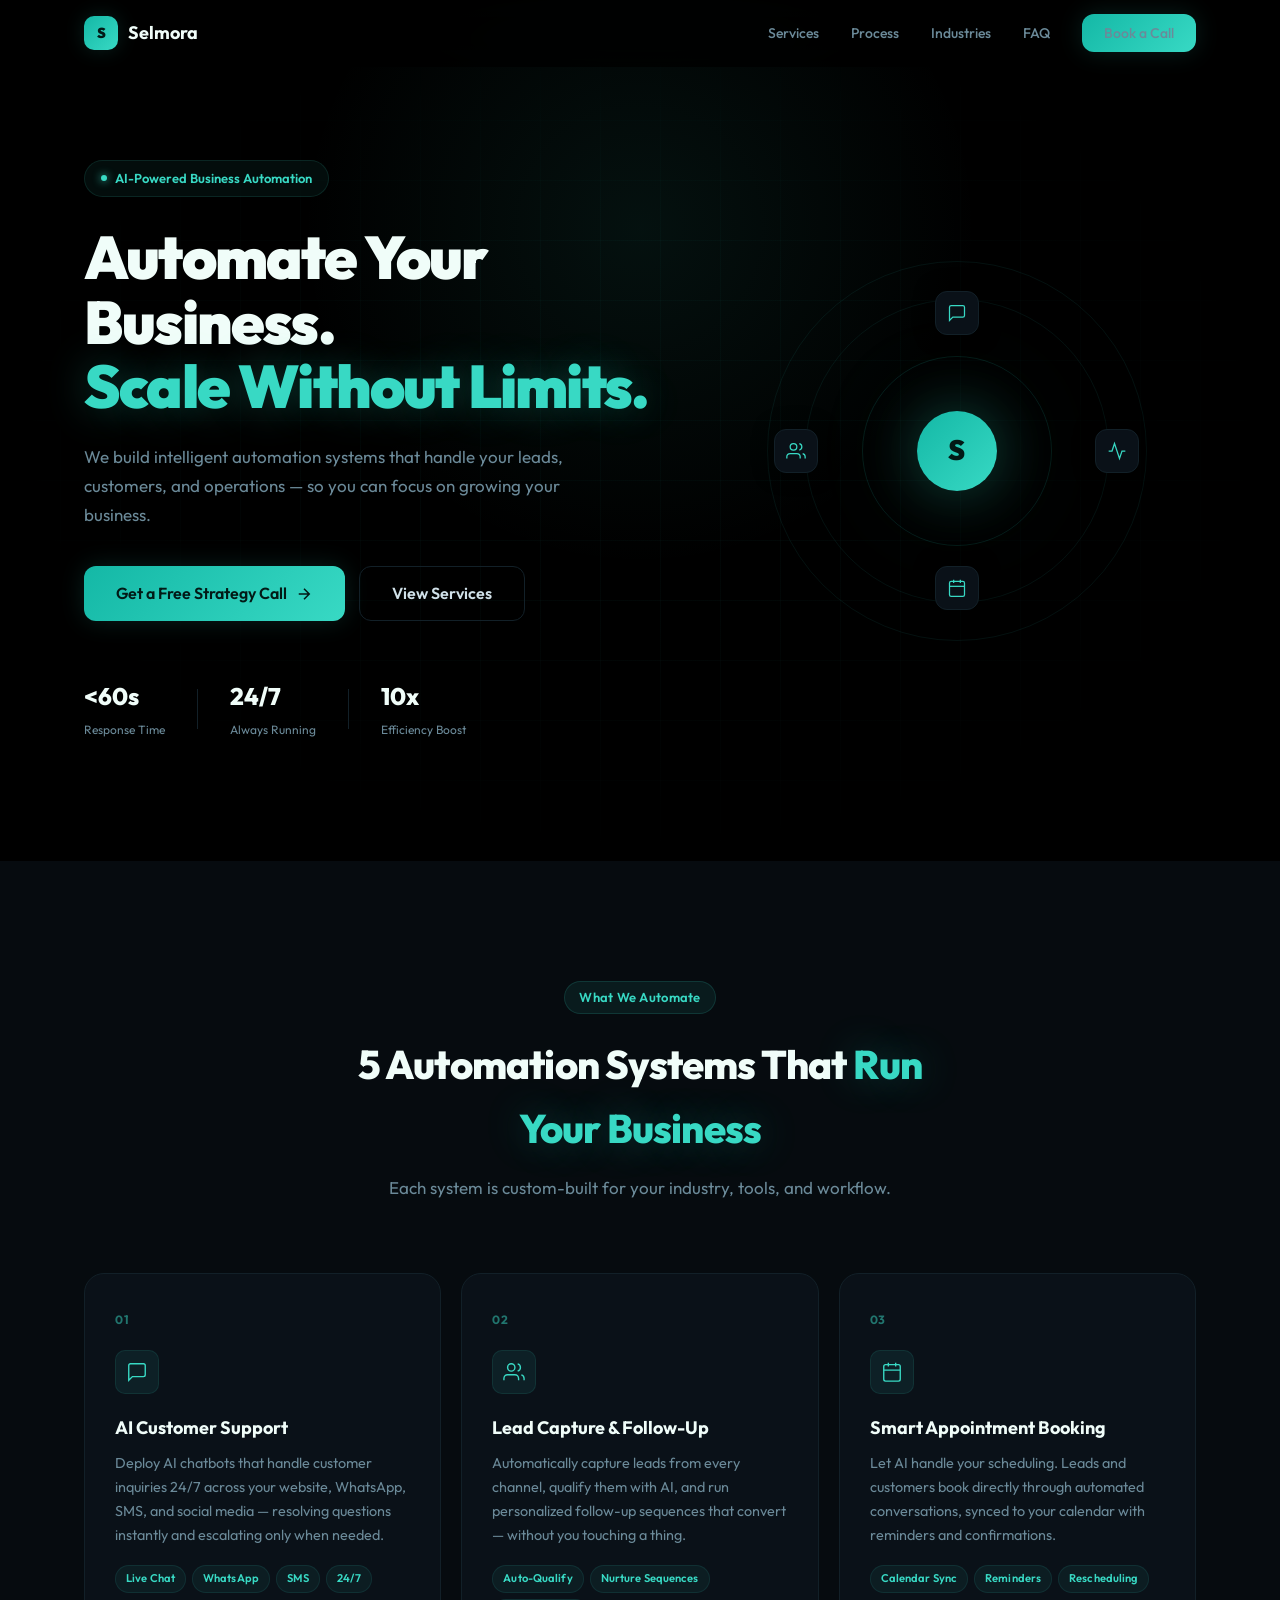
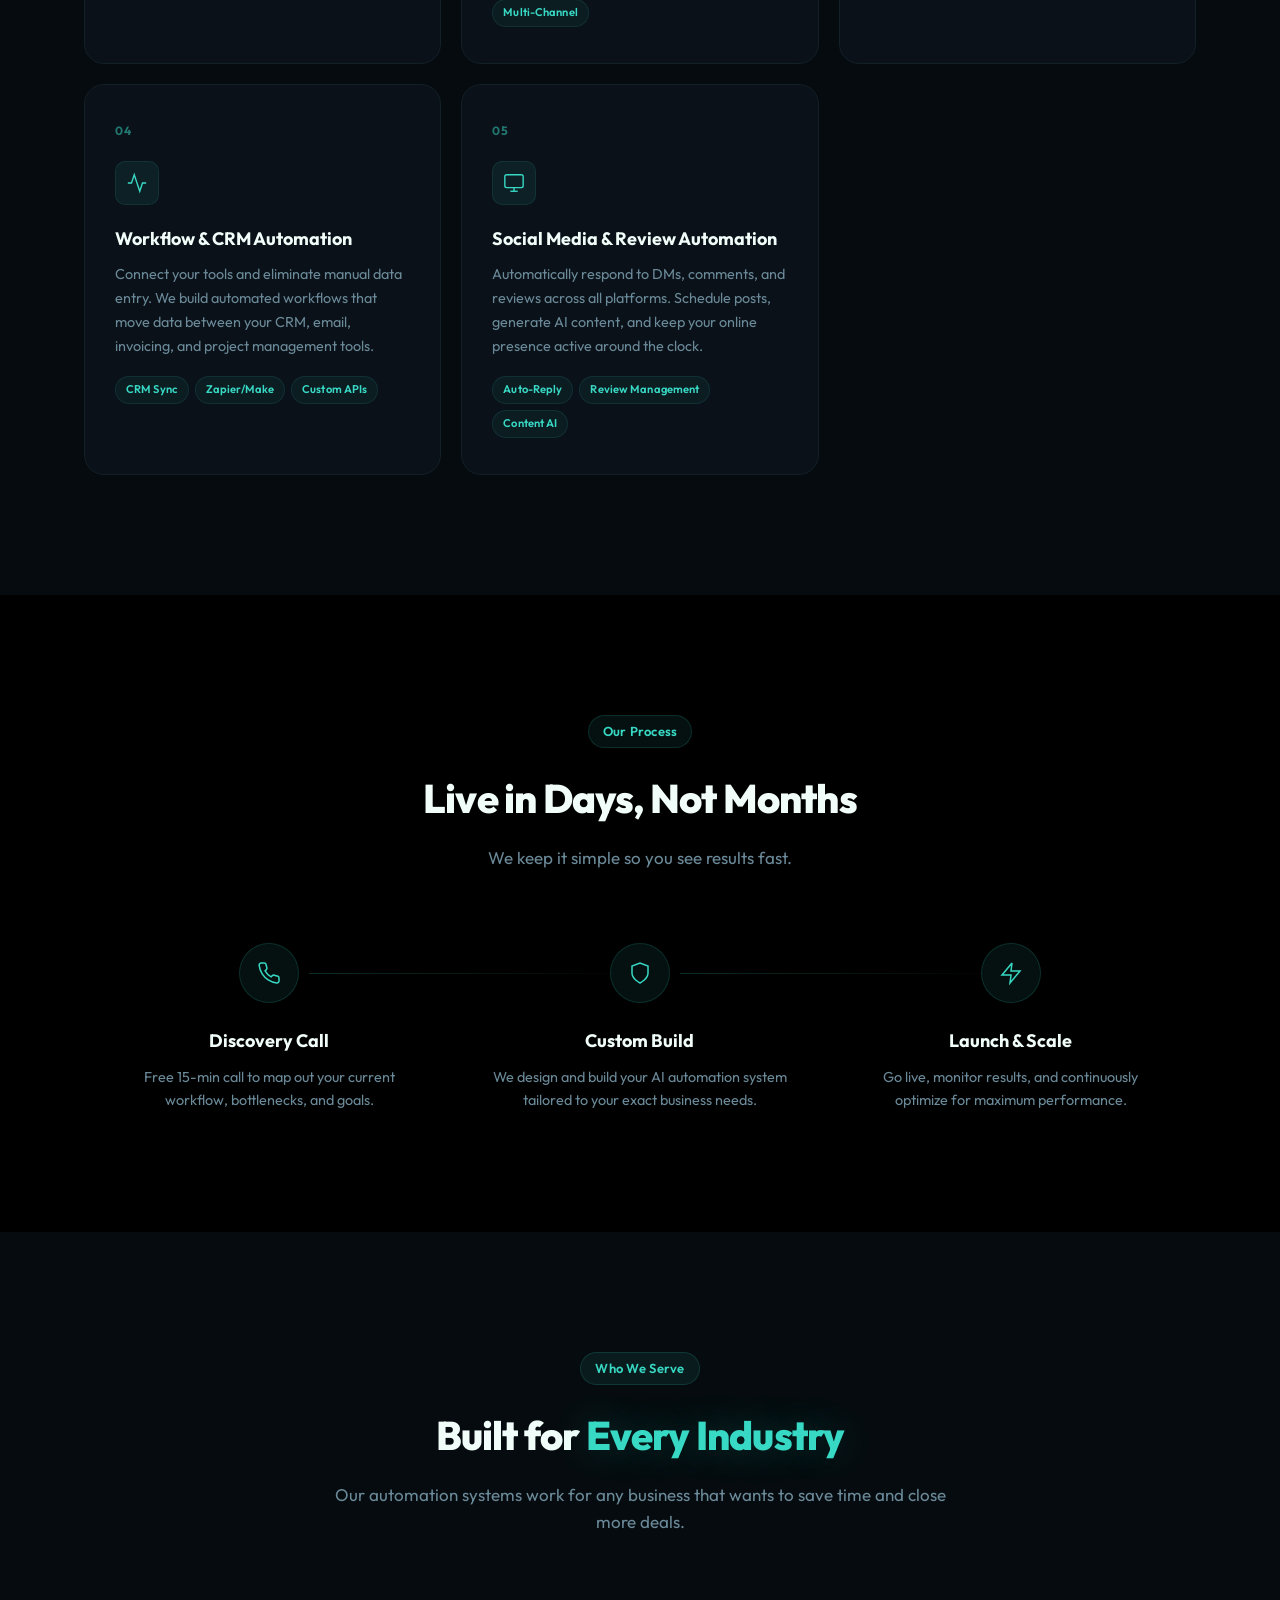
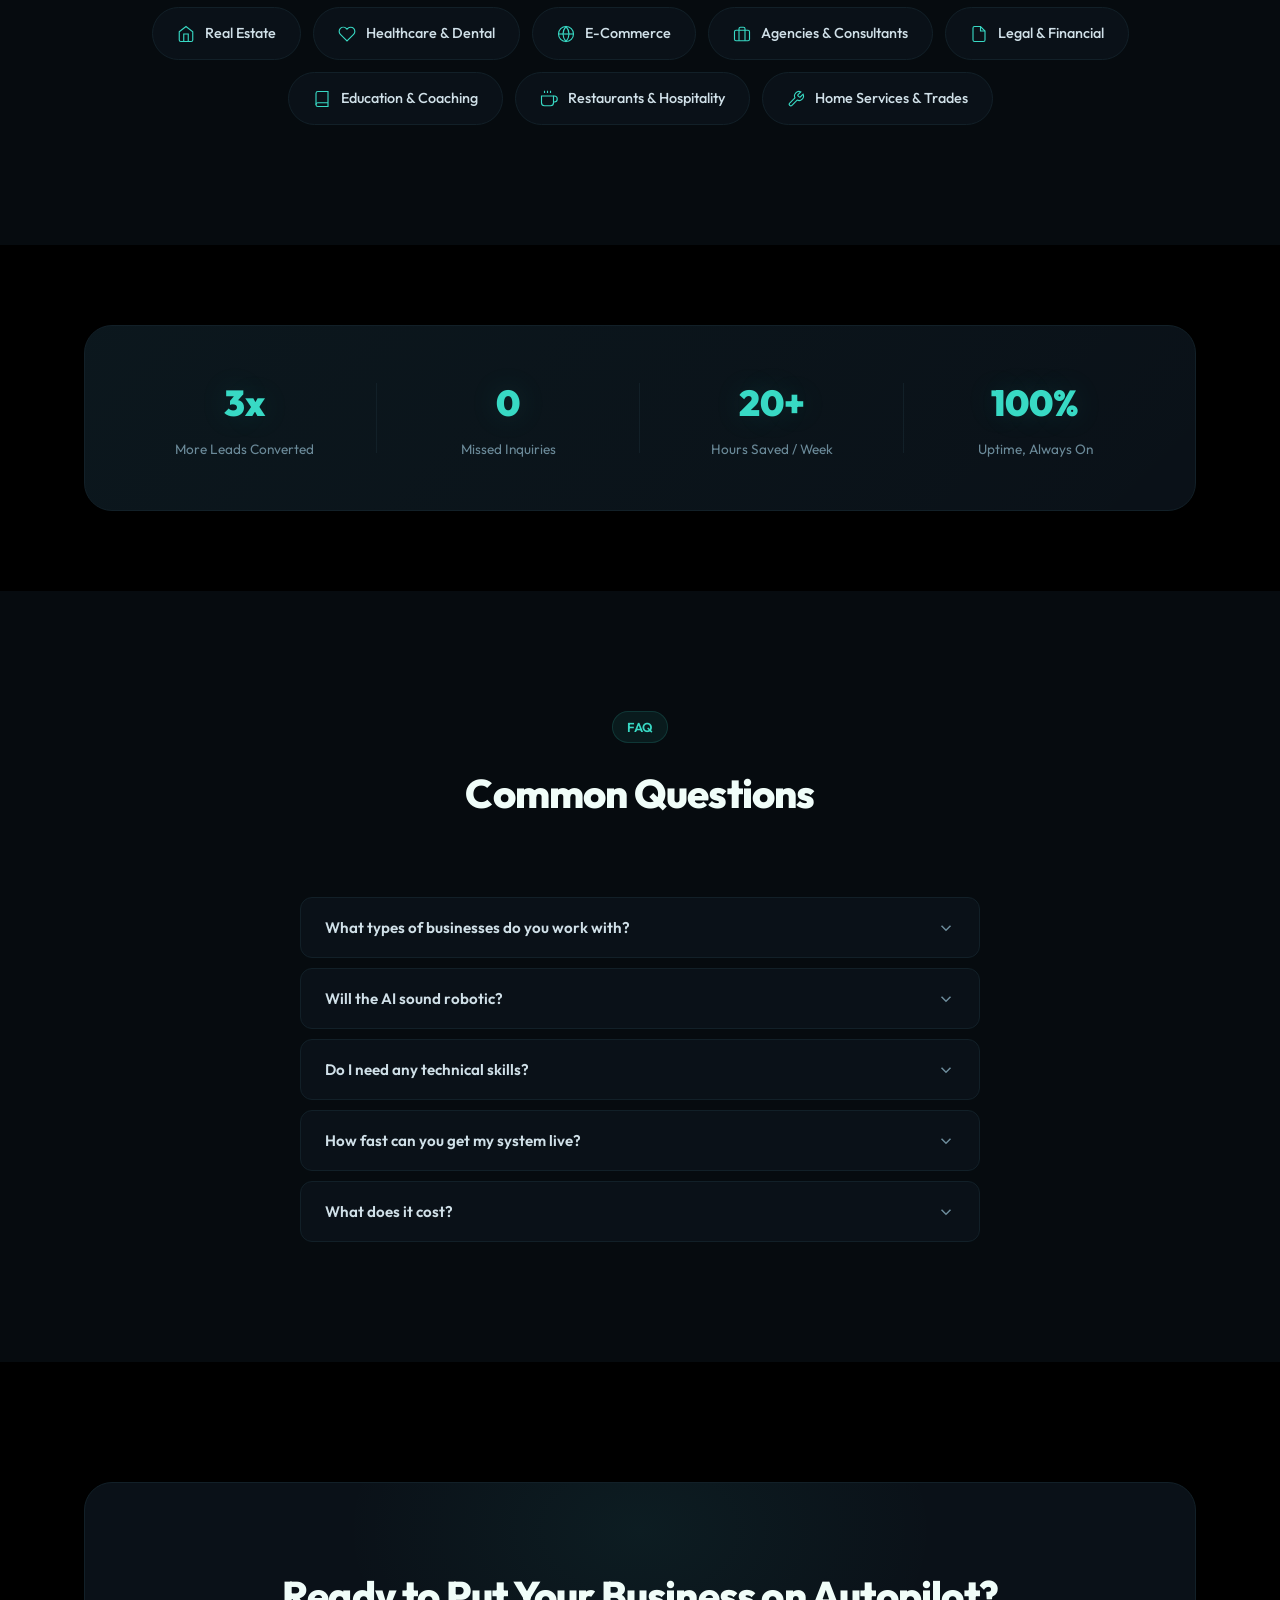
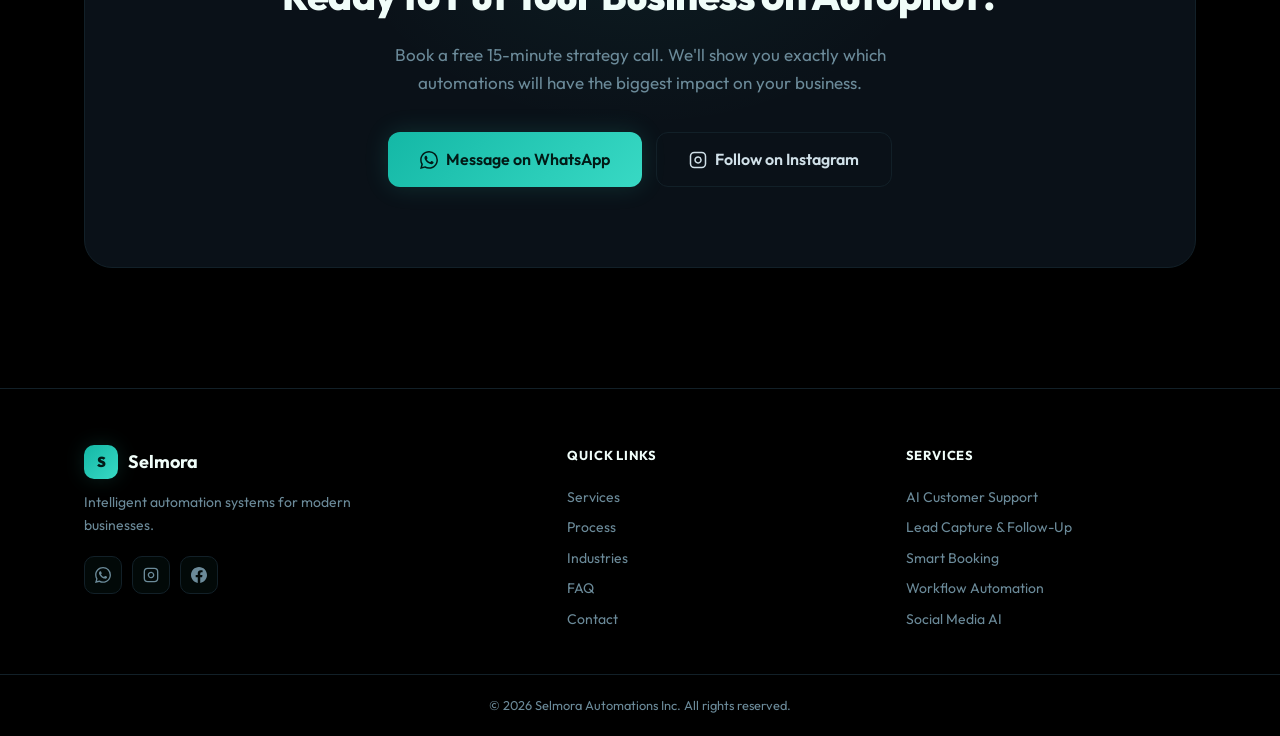
==== commit d66588a0: "Rebrand website to Selmora Automations Inc. Complete redesign with black/cyan tech aesthetic matchin" ====
--- a/index.html
+++ b/index.html
@@ -3,314 +3,341 @@
 <head>
     <meta charset="UTF-8">
     <meta name="viewport" content="width=device-width, initial-scale=1.0">
-    <title>Ankit Automations | AI Automation for Real Estate Agents</title>
-    <meta name="description" content="Realtors lose deals after hours — not because of bad leads, but slow replies. Ankit Automations fixes that with AI-powered lead response systems.">
+    <title>Selmora Automations Inc. | AI Automation for Every Business</title>
+    <meta name="description" content="Selmora Automations Inc. builds intelligent automation systems that save time, cut costs, and scale your business — no matter your industry.">
     <link rel="preconnect" href="https://fonts.googleapis.com">
     <link rel="preconnect" href="https://fonts.gstatic.com" crossorigin>
-    <link href="https://fonts.googleapis.com/css2?family=Inter:wght@400;500;600;700;800&display=swap" rel="stylesheet">
+    <link href="https://fonts.googleapis.com/css2?family=Outfit:wght@300;400;500;600;700;800;900&display=swap" rel="stylesheet">
     <link rel="stylesheet" href="styles.css">
 </head>
 <body>
-    <!-- Navigation -->
+
+    <!-- Navbar -->
     <nav class="navbar" id="navbar">
         <div class="container nav-container">
             <a href="#" class="logo">
-                <span class="logo-icon">A<sup>2</sup></span>
-                <span class="logo-text">Ankit Automations</span>
+                <span class="logo-mark">S</span>
+                <span class="logo-text">Selmora</span>
             </a>
-            <button class="nav-toggle" id="navToggle" aria-label="Toggle navigation">
-                <span></span>
-                <span></span>
-                <span></span>
+            <button class="nav-toggle" id="navToggle" aria-label="Toggle menu">
+                <span></span><span></span><span></span>
             </button>
             <ul class="nav-links" id="navLinks">
                 <li><a href="#services">Services</a></li>
-                <li><a href="#how-it-works">How It Works</a></li>
-                <li><a href="#results">Results</a></li>
+                <li><a href="#how-it-works">Process</a></li>
+                <li><a href="#industries">Industries</a></li>
                 <li><a href="#faq">FAQ</a></li>
-                <li><a href="#contact" class="btn btn-primary btn-sm">Get Started</a></li>
+                <li><a href="#contact" class="btn btn-primary btn-nav">Book a Call</a></li>
             </ul>
         </div>
     </nav>
 
-    <!-- Hero Section -->
+    <!-- Hero -->
     <section class="hero">
-        <div class="hero-bg"></div>
+        <div class="hero-glow"></div>
+        <div class="hero-grid-bg"></div>
         <div class="container hero-container">
             <div class="hero-content">
-                <div class="hero-badge">AI-Powered Lead Response</div>
-                <h1>Stop Losing Deals to <span class="gradient-text">Slow Replies</span></h1>
-                <p class="hero-subtitle">Realtors lose deals after hours &mdash; not because of bad leads, but slow replies. I fix that with AI automation that responds to every lead in under 60 seconds, 24/7.</p>
-                <div class="hero-cta">
-                    <a href="#contact" class="btn btn-primary btn-lg">Book a Free Strategy Call</a>
-                    <a href="#how-it-works" class="btn btn-outline btn-lg">See How It Works</a>
-                </div>
-                <div class="hero-stats">
-                    <div class="stat">
-                        <span class="stat-number">&lt;60s</span>
-                        <span class="stat-label">Avg. Response Time</span>
-                    </div>
-                    <div class="stat">
-                        <span class="stat-number">24/7</span>
-                        <span class="stat-label">Always Active</span>
-                    </div>
-                    <div class="stat">
-                        <span class="stat-number">3x</span>
-                        <span class="stat-label">More Conversions</span>
+                <div class="hero-badge">
+                    <span class="badge-dot"></span>
+                    AI-Powered Business Automation
+                </div>
+                <h1>Automate Your Business.<br><span class="text-glow">Scale Without Limits.</span></h1>
+                <p class="hero-sub">We build intelligent automation systems that handle your leads, customers, and operations — so you can focus on growing your business.</p>
+                <div class="hero-actions">
+                    <a href="#contact" class="btn btn-primary btn-lg">
+                        Get a Free Strategy Call
+                        <svg viewBox="0 0 24 24" fill="none" stroke="currentColor" stroke-width="2"><path d="M5 12h14M12 5l7 7-7 7"/></svg>
+                    </a>
+                    <a href="#services" class="btn btn-ghost btn-lg">View Services</a>
+                </div>
+                <div class="hero-metrics">
+                    <div class="metric">
+                        <span class="metric-value">&lt;60s</span>
+                        <span class="metric-label">Response Time</span>
+                    </div>
+                    <div class="metric-divider"></div>
+                    <div class="metric">
+                        <span class="metric-value">24/7</span>
+                        <span class="metric-label">Always Running</span>
+                    </div>
+                    <div class="metric-divider"></div>
+                    <div class="metric">
+                        <span class="metric-value">10x</span>
+                        <span class="metric-label">Efficiency Boost</span>
                     </div>
                 </div>
             </div>
             <div class="hero-visual">
-                <div class="phone-mockup">
-                    <div class="phone-screen">
-                        <div class="chat-demo">
-                            <div class="chat-header">
-                                <div class="chat-avatar">AI</div>
-                                <div>
-                                    <div class="chat-name">Ankit Automations</div>
-                                    <div class="chat-status">Online now</div>
-                                </div>
-                            </div>
-                            <div class="chat-messages">
-                                <div class="chat-msg incoming">
-                                    <p>Hi, I saw your listing on 5th Ave. Is it still available?</p>
-                                    <span class="chat-time">11:47 PM</span>
-                                </div>
-                                <div class="chat-msg outgoing">
-                                    <p>Hi! Yes, 5th Ave is still available. Would you like to schedule a showing? I have openings tomorrow at 2 PM or 4 PM.</p>
-                                    <span class="chat-time">11:47 PM</span>
-                                </div>
-                                <div class="chat-msg incoming">
-                                    <p>4 PM works! Can you send me the details?</p>
-                                    <span class="chat-time">11:48 PM</span>
-                                </div>
-                                <div class="chat-msg outgoing typing">
-                                    <div class="typing-dots">
-                                        <span></span><span></span><span></span>
-                                    </div>
-                                </div>
-                            </div>
-                        </div>
-                    </div>
-                </div>
-            </div>
-        </div>
-    </section>
-
-    <!-- Problem Section -->
-    <section class="problem-section">
-        <div class="container">
-            <div class="section-header">
-                <h2>The Problem Every Realtor Faces</h2>
-                <p>You're working hard to generate leads. But what happens after they come in?</p>
-            </div>
-            <div class="problem-grid">
-                <div class="problem-card">
-                    <div class="problem-icon">
-                        <svg viewBox="0 0 24 24" fill="none" stroke="currentColor" stroke-width="2"><circle cx="12" cy="12" r="10"/><polyline points="12 6 12 12 16 14"/></svg>
-                    </div>
-                    <h3>78% of leads go with the first responder</h3>
-                    <p>If you're not responding within minutes, your competitor is closing your deal.</p>
-                </div>
-                <div class="problem-card">
-                    <div class="problem-icon">
-                        <svg viewBox="0 0 24 24" fill="none" stroke="currentColor" stroke-width="2"><path d="M20.84 4.61a5.5 5.5 0 0 0-7.78 0L12 5.67l-1.06-1.06a5.5 5.5 0 0 0-7.78 7.78l1.06 1.06L12 21.23l7.78-7.78 1.06-1.06a5.5 5.5 0 0 0 0-7.78z"/></svg>
-                    </div>
-                    <h3>Leads come in at all hours</h3>
-                    <p>Your best leads browse listings at night and on weekends &mdash; when you're off the clock.</p>
-                </div>
-                <div class="problem-card">
-                    <div class="problem-icon">
-                        <svg viewBox="0 0 24 24" fill="none" stroke="currentColor" stroke-width="2"><path d="M17 21v-2a4 4 0 0 0-4-4H5a4 4 0 0 0-4 4v2"/><circle cx="9" cy="7" r="4"/><path d="M23 21v-2a4 4 0 0 0-3-3.87"/><path d="M16 3.13a4 4 0 0 1 0 7.75"/></svg>
-                    </div>
-                    <h3>You can't do it all yourself</h3>
-                    <p>Managing follow-ups, showings, and responses manually doesn't scale.</p>
-                </div>
-            </div>
-        </div>
-    </section>
-
-    <!-- Services Section -->
-    <section class="services-section" id="services">
-        <div class="container">
-            <div class="section-header">
-                <div class="section-badge">Services</div>
-                <h2>What I Automate For You</h2>
-                <p>End-to-end AI automation systems built specifically for real estate professionals.</p>
+                <div class="orbit-system">
+                    <div class="orbit-ring orbit-ring-1"></div>
+                    <div class="orbit-ring orbit-ring-2"></div>
+                    <div class="orbit-ring orbit-ring-3"></div>
+                    <div class="orbit-core">
+                        <span>S</span>
+                    </div>
+                    <div class="orbit-node node-1">
+                        <svg viewBox="0 0 24 24" fill="none" stroke="currentColor" stroke-width="1.5"><path d="M21 15a2 2 0 0 1-2 2H7l-4 4V5a2 2 0 0 1 2-2h14a2 2 0 0 1 2 2z"/></svg>
+                    </div>
+                    <div class="orbit-node node-2">
+                        <svg viewBox="0 0 24 24" fill="none" stroke="currentColor" stroke-width="1.5"><polyline points="22 12 18 12 15 21 9 3 6 12 2 12"/></svg>
+                    </div>
+                    <div class="orbit-node node-3">
+                        <svg viewBox="0 0 24 24" fill="none" stroke="currentColor" stroke-width="1.5"><rect x="3" y="4" width="18" height="18" rx="2"/><line x1="16" y1="2" x2="16" y2="6"/><line x1="8" y1="2" x2="8" y2="6"/><line x1="3" y1="10" x2="21" y2="10"/></svg>
+                    </div>
+                    <div class="orbit-node node-4">
+                        <svg viewBox="0 0 24 24" fill="none" stroke="currentColor" stroke-width="1.5"><path d="M17 21v-2a4 4 0 0 0-4-4H5a4 4 0 0 0-4 4v2"/><circle cx="9" cy="7" r="4"/><path d="M23 21v-2a4 4 0 0 0-3-3.87"/><path d="M16 3.13a4 4 0 0 1 0 7.75"/></svg>
+                    </div>
+                </div>
+            </div>
+        </div>
+    </section>
+
+    <!-- Services -->
+    <section class="services" id="services">
+        <div class="container">
+            <div class="section-head">
+                <span class="section-tag">What We Automate</span>
+                <h2>5 Automation Systems That <span class="text-glow">Run Your Business</span></h2>
+                <p>Each system is custom-built for your industry, tools, and workflow.</p>
             </div>
             <div class="services-grid">
                 <div class="service-card">
-                    <div class="service-icon">
-                        <svg viewBox="0 0 24 24" fill="none" stroke="currentColor" stroke-width="2"><path d="M21 15a2 2 0 0 1-2 2H7l-4 4V5a2 2 0 0 1 2-2h14a2 2 0 0 1 2 2z"/></svg>
-                    </div>
-                    <h3>Instant Lead Response</h3>
-                    <p>AI responds to every new inquiry in under 60 seconds via text, email, or chat &mdash; qualifying leads and booking appointments automatically.</p>
-                </div>
-                <div class="service-card">
-                    <div class="service-icon">
-                        <svg viewBox="0 0 24 24" fill="none" stroke="currentColor" stroke-width="2"><rect x="3" y="4" width="18" height="18" rx="2" ry="2"/><line x1="16" y1="2" x2="16" y2="6"/><line x1="8" y1="2" x2="8" y2="6"/><line x1="3" y1="10" x2="21" y2="10"/></svg>
-                    </div>
-                    <h3>Appointment Booking</h3>
-                    <p>Leads can book showings directly through your AI assistant, synced with your calendar. No back-and-forth needed.</p>
-                </div>
-                <div class="service-card">
-                    <div class="service-icon">
-                        <svg viewBox="0 0 24 24" fill="none" stroke="currentColor" stroke-width="2"><polyline points="22 12 18 12 15 21 9 3 6 12 2 12"/></svg>
-                    </div>
-                    <h3>Lead Follow-Up Sequences</h3>
-                    <p>Automated nurture sequences that keep cold leads warm until they're ready to buy &mdash; without you lifting a finger.</p>
-                </div>
-                <div class="service-card">
-                    <div class="service-icon">
-                        <svg viewBox="0 0 24 24" fill="none" stroke="currentColor" stroke-width="2"><path d="M12 22s8-4 8-10V5l-8-3-8 3v7c0 6 8 10 8 10z"/></svg>
-                    </div>
-                    <h3>CRM Integration</h3>
-                    <p>Seamlessly connects with your existing CRM, automatically updating lead status, notes, and next steps.</p>
-                </div>
-                <div class="service-card">
-                    <div class="service-icon">
-                        <svg viewBox="0 0 24 24" fill="none" stroke="currentColor" stroke-width="2"><rect x="2" y="3" width="20" height="14" rx="2" ry="2"/><line x1="8" y1="21" x2="16" y2="21"/><line x1="12" y1="17" x2="12" y2="21"/></svg>
-                    </div>
-                    <h3>Custom AI Workflows</h3>
-                    <p>Bespoke automation workflows tailored to your specific sales process, market, and team size.</p>
-                </div>
-                <div class="service-card">
-                    <div class="service-icon">
-                        <svg viewBox="0 0 24 24" fill="none" stroke="currentColor" stroke-width="2"><path d="M21 11.5a8.38 8.38 0 0 1-.9 3.8 8.5 8.5 0 0 1-7.6 4.7 8.38 8.38 0 0 1-3.8-.9L3 21l1.9-5.7a8.38 8.38 0 0 1-.9-3.8 8.5 8.5 0 0 1 4.7-7.6 8.38 8.38 0 0 1 3.8-.9h.5a8.48 8.48 0 0 1 8 8v.5z"/></svg>
-                    </div>
-                    <h3>WhatsApp & SMS Automation</h3>
-                    <p>Meet your leads where they are. Automated conversations on WhatsApp, SMS, and social media DMs.</p>
-                </div>
-            </div>
-        </div>
-    </section>
-
-    <!-- How It Works Section -->
-    <section class="how-section" id="how-it-works">
-        <div class="container">
-            <div class="section-header">
-                <div class="section-badge">Process</div>
-                <h2>How It Works</h2>
-                <p>Getting started is simple. Here's what the process looks like.</p>
-            </div>
-            <div class="steps-grid">
-                <div class="step-card">
-                    <div class="step-number">01</div>
-                    <h3>Strategy Call</h3>
-                    <p>We hop on a free 15-minute call to understand your current lead flow, response gaps, and goals.</p>
-                </div>
-                <div class="step-card">
-                    <div class="step-number">02</div>
+                    <div class="card-number">01</div>
+                    <div class="card-icon">
+                        <svg viewBox="0 0 24 24" fill="none" stroke="currentColor" stroke-width="1.5"><path d="M21 15a2 2 0 0 1-2 2H7l-4 4V5a2 2 0 0 1 2-2h14a2 2 0 0 1 2 2z"/></svg>
+                    </div>
+                    <h3>AI Customer Support</h3>
+                    <p>Deploy AI chatbots that handle customer inquiries 24/7 across your website, WhatsApp, SMS, and social media — resolving questions instantly and escalating only when needed.</p>
+                    <ul class="card-tags">
+                        <li>Live Chat</li>
+                        <li>WhatsApp</li>
+                        <li>SMS</li>
+                        <li>24/7</li>
+                    </ul>
+                </div>
+                <div class="service-card">
+                    <div class="card-number">02</div>
+                    <div class="card-icon">
+                        <svg viewBox="0 0 24 24" fill="none" stroke="currentColor" stroke-width="1.5"><path d="M17 21v-2a4 4 0 0 0-4-4H5a4 4 0 0 0-4 4v2"/><circle cx="9" cy="7" r="4"/><path d="M23 21v-2a4 4 0 0 0-3-3.87"/><path d="M16 3.13a4 4 0 0 1 0 7.75"/></svg>
+                    </div>
+                    <h3>Lead Capture & Follow-Up</h3>
+                    <p>Automatically capture leads from every channel, qualify them with AI, and run personalized follow-up sequences that convert — without you touching a thing.</p>
+                    <ul class="card-tags">
+                        <li>Auto-Qualify</li>
+                        <li>Nurture Sequences</li>
+                        <li>Multi-Channel</li>
+                    </ul>
+                </div>
+                <div class="service-card">
+                    <div class="card-number">03</div>
+                    <div class="card-icon">
+                        <svg viewBox="0 0 24 24" fill="none" stroke="currentColor" stroke-width="1.5"><rect x="3" y="4" width="18" height="18" rx="2" ry="2"/><line x1="16" y1="2" x2="16" y2="6"/><line x1="8" y1="2" x2="8" y2="6"/><line x1="3" y1="10" x2="21" y2="10"/></svg>
+                    </div>
+                    <h3>Smart Appointment Booking</h3>
+                    <p>Let AI handle your scheduling. Leads and customers book directly through automated conversations, synced to your calendar with reminders and confirmations.</p>
+                    <ul class="card-tags">
+                        <li>Calendar Sync</li>
+                        <li>Reminders</li>
+                        <li>Rescheduling</li>
+                    </ul>
+                </div>
+                <div class="service-card">
+                    <div class="card-number">04</div>
+                    <div class="card-icon">
+                        <svg viewBox="0 0 24 24" fill="none" stroke="currentColor" stroke-width="1.5"><polyline points="22 12 18 12 15 21 9 3 6 12 2 12"/></svg>
+                    </div>
+                    <h3>Workflow & CRM Automation</h3>
+                    <p>Connect your tools and eliminate manual data entry. We build automated workflows that move data between your CRM, email, invoicing, and project management tools.</p>
+                    <ul class="card-tags">
+                        <li>CRM Sync</li>
+                        <li>Zapier/Make</li>
+                        <li>Custom APIs</li>
+                    </ul>
+                </div>
+                <div class="service-card">
+                    <div class="card-number">05</div>
+                    <div class="card-icon">
+                        <svg viewBox="0 0 24 24" fill="none" stroke="currentColor" stroke-width="1.5"><rect x="2" y="3" width="20" height="14" rx="2"/><line x1="8" y1="21" x2="16" y2="21"/><line x1="12" y1="17" x2="12" y2="21"/><path d="M6 8h.01M10 8h.01"/></svg>
+                    </div>
+                    <h3>Social Media & Review Automation</h3>
+                    <p>Automatically respond to DMs, comments, and reviews across all platforms. Schedule posts, generate AI content, and keep your online presence active around the clock.</p>
+                    <ul class="card-tags">
+                        <li>Auto-Reply</li>
+                        <li>Review Management</li>
+                        <li>Content AI</li>
+                    </ul>
+                </div>
+            </div>
+        </div>
+    </section>
+
+    <!-- How It Works -->
+    <section class="process" id="how-it-works">
+        <div class="container">
+            <div class="section-head">
+                <span class="section-tag">Our Process</span>
+                <h2>Live in Days, Not Months</h2>
+                <p>We keep it simple so you see results fast.</p>
+            </div>
+            <div class="process-steps">
+                <div class="process-step">
+                    <div class="step-icon">
+                        <svg viewBox="0 0 24 24" fill="none" stroke="currentColor" stroke-width="1.5"><path d="M22 16.92v3a2 2 0 0 1-2.18 2 19.79 19.79 0 0 1-8.63-3.07 19.5 19.5 0 0 1-6-6 19.79 19.79 0 0 1-3.07-8.67A2 2 0 0 1 4.11 2h3a2 2 0 0 1 2 1.72 12.84 12.84 0 0 0 .7 2.81 2 2 0 0 1-.45 2.11L8.09 9.91a16 16 0 0 0 6 6l1.27-1.27a2 2 0 0 1 2.11-.45 12.84 12.84 0 0 0 2.81.7A2 2 0 0 1 22 16.92z"/></svg>
+                    </div>
+                    <div class="step-line"></div>
+                    <h3>Discovery Call</h3>
+                    <p>Free 15-min call to map out your current workflow, bottlenecks, and goals.</p>
+                </div>
+                <div class="process-step">
+                    <div class="step-icon">
+                        <svg viewBox="0 0 24 24" fill="none" stroke="currentColor" stroke-width="1.5"><path d="M12 22s8-4 8-10V5l-8-3-8 3v7c0 6 8 10 8 10z"/></svg>
+                    </div>
+                    <div class="step-line"></div>
                     <h3>Custom Build</h3>
-                    <p>I design and build an AI automation system tailored to your specific real estate business.</p>
-                </div>
-                <div class="step-card">
-                    <div class="step-number">03</div>
-                    <h3>Launch & Optimize</h3>
-                    <p>We go live, monitor performance, and continuously optimize to maximize your conversions.</p>
-                </div>
-            </div>
-        </div>
-    </section>
-
-    <!-- Results Section -->
-    <section class="results-section" id="results">
-        <div class="container">
-            <div class="section-header">
-                <div class="section-badge">Results</div>
-                <h2>What Automation Delivers</h2>
-                <p>Real results for real estate professionals who automate their lead response.</p>
-            </div>
-            <div class="results-grid">
-                <div class="result-card">
-                    <div class="result-number">3x</div>
-                    <div class="result-label">More leads converted into appointments</div>
-                </div>
-                <div class="result-card">
-                    <div class="result-number">0</div>
-                    <div class="result-label">Leads missed after hours or on weekends</div>
-                </div>
-                <div class="result-card">
-                    <div class="result-number">10+</div>
-                    <div class="result-label">Hours saved per week on manual follow-ups</div>
-                </div>
-                <div class="result-card">
-                    <div class="result-number">100%</div>
-                    <div class="result-label">Of inquiries get a response in under 60 seconds</div>
-                </div>
-            </div>
-        </div>
-    </section>
-
-    <!-- FAQ Section -->
-    <section class="faq-section" id="faq">
-        <div class="container">
-            <div class="section-header">
-                <h2>Frequently Asked Questions</h2>
+                    <p>We design and build your AI automation system tailored to your exact business needs.</p>
+                </div>
+                <div class="process-step">
+                    <div class="step-icon">
+                        <svg viewBox="0 0 24 24" fill="none" stroke="currentColor" stroke-width="1.5"><polyline points="13 2 3 14 12 14 11 22 21 10 12 10 13 2"/></svg>
+                    </div>
+                    <h3>Launch & Scale</h3>
+                    <p>Go live, monitor results, and continuously optimize for maximum performance.</p>
+                </div>
+            </div>
+        </div>
+    </section>
+
+    <!-- Industries -->
+    <section class="industries" id="industries">
+        <div class="container">
+            <div class="section-head">
+                <span class="section-tag">Who We Serve</span>
+                <h2>Built for <span class="text-glow">Every Industry</span></h2>
+                <p>Our automation systems work for any business that wants to save time and close more deals.</p>
+            </div>
+            <div class="industry-grid">
+                <div class="industry-chip">
+                    <svg viewBox="0 0 24 24" fill="none" stroke="currentColor" stroke-width="1.5"><path d="M3 9l9-7 9 7v11a2 2 0 0 1-2 2H5a2 2 0 0 1-2-2z"/><polyline points="9 22 9 12 15 12 15 22"/></svg>
+                    Real Estate
+                </div>
+                <div class="industry-chip">
+                    <svg viewBox="0 0 24 24" fill="none" stroke="currentColor" stroke-width="1.5"><path d="M20.84 4.61a5.5 5.5 0 0 0-7.78 0L12 5.67l-1.06-1.06a5.5 5.5 0 0 0-7.78 7.78l1.06 1.06L12 21.23l7.78-7.78 1.06-1.06a5.5 5.5 0 0 0 0-7.78z"/></svg>
+                    Healthcare & Dental
+                </div>
+                <div class="industry-chip">
+                    <svg viewBox="0 0 24 24" fill="none" stroke="currentColor" stroke-width="1.5"><circle cx="12" cy="12" r="10"/><line x1="2" y1="12" x2="22" y2="12"/><path d="M12 2a15.3 15.3 0 0 1 4 10 15.3 15.3 0 0 1-4 10 15.3 15.3 0 0 1-4-10 15.3 15.3 0 0 1 4-10z"/></svg>
+                    E-Commerce
+                </div>
+                <div class="industry-chip">
+                    <svg viewBox="0 0 24 24" fill="none" stroke="currentColor" stroke-width="1.5"><rect x="2" y="7" width="20" height="14" rx="2"/><path d="M16 21V5a2 2 0 0 0-2-2h-4a2 2 0 0 0-2 2v16"/></svg>
+                    Agencies & Consultants
+                </div>
+                <div class="industry-chip">
+                    <svg viewBox="0 0 24 24" fill="none" stroke="currentColor" stroke-width="1.5"><path d="M14 2H6a2 2 0 0 0-2 2v16a2 2 0 0 0 2 2h12a2 2 0 0 0 2-2V8z"/><polyline points="14 2 14 8 20 8"/></svg>
+                    Legal & Financial
+                </div>
+                <div class="industry-chip">
+                    <svg viewBox="0 0 24 24" fill="none" stroke="currentColor" stroke-width="1.5"><path d="M4 19.5A2.5 2.5 0 0 1 6.5 17H20"/><path d="M6.5 2H20v20H6.5A2.5 2.5 0 0 1 4 19.5v-15A2.5 2.5 0 0 1 6.5 2z"/></svg>
+                    Education & Coaching
+                </div>
+                <div class="industry-chip">
+                    <svg viewBox="0 0 24 24" fill="none" stroke="currentColor" stroke-width="1.5"><path d="M18 8h1a4 4 0 0 1 0 8h-1"/><path d="M2 8h16v9a4 4 0 0 1-4 4H6a4 4 0 0 1-4-4V8z"/><line x1="6" y1="1" x2="6" y2="4"/><line x1="10" y1="1" x2="10" y2="4"/><line x1="14" y1="1" x2="14" y2="4"/></svg>
+                    Restaurants & Hospitality
+                </div>
+                <div class="industry-chip">
+                    <svg viewBox="0 0 24 24" fill="none" stroke="currentColor" stroke-width="1.5"><path d="M14.7 6.3a1 1 0 0 0 0 1.4l1.6 1.6a1 1 0 0 0 1.4 0l3.77-3.77a6 6 0 0 1-7.94 7.94l-6.91 6.91a2.12 2.12 0 0 1-3-3l6.91-6.91a6 6 0 0 1 7.94-7.94l-3.76 3.76z"/></svg>
+                    Home Services & Trades
+                </div>
+            </div>
+        </div>
+    </section>
+
+    <!-- Results -->
+    <section class="results">
+        <div class="container">
+            <div class="results-bar">
+                <div class="result-item">
+                    <span class="result-num">3x</span>
+                    <span class="result-txt">More Leads Converted</span>
+                </div>
+                <div class="result-item">
+                    <span class="result-num">0</span>
+                    <span class="result-txt">Missed Inquiries</span>
+                </div>
+                <div class="result-item">
+                    <span class="result-num">20+</span>
+                    <span class="result-txt">Hours Saved / Week</span>
+                </div>
+                <div class="result-item">
+                    <span class="result-num">100%</span>
+                    <span class="result-txt">Uptime, Always On</span>
+                </div>
+            </div>
+        </div>
+    </section>
+
+    <!-- FAQ -->
+    <section class="faq" id="faq">
+        <div class="container">
+            <div class="section-head">
+                <span class="section-tag">FAQ</span>
+                <h2>Common Questions</h2>
             </div>
             <div class="faq-list">
                 <div class="faq-item">
-                    <button class="faq-question">
-                        <span>Will the AI sound robotic to my leads?</span>
-                        <svg viewBox="0 0 24 24" fill="none" stroke="currentColor" stroke-width="2"><polyline points="6 9 12 15 18 9"/></svg>
-                    </button>
-                    <div class="faq-answer">
-                        <p>Not at all. The AI is trained on natural, conversational language specific to real estate. Your leads won't know they're talking to an AI &mdash; it sounds just like a helpful, knowledgeable assistant.</p>
-                    </div>
-                </div>
-                <div class="faq-item">
-                    <button class="faq-question">
+                    <button class="faq-q">
+                        <span>What types of businesses do you work with?</span>
+                        <svg viewBox="0 0 24 24" fill="none" stroke="currentColor" stroke-width="2"><path d="M6 9l6 6 6-6"/></svg>
+                    </button>
+                    <div class="faq-a"><p>We work with businesses of all sizes and industries — from real estate agents and dental clinics to e-commerce brands, law firms, restaurants, coaches, and home service companies. If your business talks to customers, we can automate it.</p></div>
+                </div>
+                <div class="faq-item">
+                    <button class="faq-q">
+                        <span>Will the AI sound robotic?</span>
+                        <svg viewBox="0 0 24 24" fill="none" stroke="currentColor" stroke-width="2"><path d="M6 9l6 6 6-6"/></svg>
+                    </button>
+                    <div class="faq-a"><p>Not at all. Our AI is trained to have natural, human-like conversations tailored to your brand voice. Your customers won't know they're talking to an AI.</p></div>
+                </div>
+                <div class="faq-item">
+                    <button class="faq-q">
                         <span>Do I need any technical skills?</span>
-                        <svg viewBox="0 0 24 24" fill="none" stroke="currentColor" stroke-width="2"><polyline points="6 9 12 15 18 9"/></svg>
-                    </button>
-                    <div class="faq-answer">
-                        <p>Zero. I handle everything from setup to optimization. You just keep doing what you do best &mdash; closing deals.</p>
-                    </div>
-                </div>
-                <div class="faq-item">
-                    <button class="faq-question">
-                        <span>How long does setup take?</span>
-                        <svg viewBox="0 0 24 24" fill="none" stroke="currentColor" stroke-width="2"><polyline points="6 9 12 15 18 9"/></svg>
-                    </button>
-                    <div class="faq-answer">
-                        <p>Most systems are live within 5-7 business days. Complex integrations may take a bit longer, but I'll give you a clear timeline upfront.</p>
-                    </div>
-                </div>
-                <div class="faq-item">
-                    <button class="faq-question">
-                        <span>What if I already use a CRM?</span>
-                        <svg viewBox="0 0 24 24" fill="none" stroke="currentColor" stroke-width="2"><polyline points="6 9 12 15 18 9"/></svg>
-                    </button>
-                    <div class="faq-answer">
-                        <p>Great &mdash; the automation integrates directly with most popular CRMs including Follow Up Boss, KvCORE, Sierra, HubSpot, and more.</p>
-                    </div>
-                </div>
-                <div class="faq-item">
-                    <button class="faq-question">
-                        <span>What's the investment?</span>
-                        <svg viewBox="0 0 24 24" fill="none" stroke="currentColor" stroke-width="2"><polyline points="6 9 12 15 18 9"/></svg>
-                    </button>
-                    <div class="faq-answer">
-                        <p>Every system is custom-built, so pricing varies based on your needs. Book a free strategy call and I'll give you a transparent quote with no surprises.</p>
-                    </div>
-                </div>
-            </div>
-        </div>
-    </section>
-
-    <!-- CTA / Contact Section -->
-    <section class="contact-section" id="contact">
-        <div class="container">
-            <div class="cta-card">
-                <h2>Ready to Never Miss a Lead Again?</h2>
-                <p>Book a free 15-minute strategy call. I'll show you exactly how AI automation can work for your real estate business.</p>
-                <div class="cta-buttons">
+                        <svg viewBox="0 0 24 24" fill="none" stroke="currentColor" stroke-width="2"><path d="M6 9l6 6 6-6"/></svg>
+                    </button>
+                    <div class="faq-a"><p>Zero. We handle the entire setup, integration, and optimization. You just keep running your business.</p></div>
+                </div>
+                <div class="faq-item">
+                    <button class="faq-q">
+                        <span>How fast can you get my system live?</span>
+                        <svg viewBox="0 0 24 24" fill="none" stroke="currentColor" stroke-width="2"><path d="M6 9l6 6 6-6"/></svg>
+                    </button>
+                    <div class="faq-a"><p>Most systems go live within 5-7 business days. Complex multi-tool integrations may take slightly longer, but we'll give you a clear timeline from day one.</p></div>
+                </div>
+                <div class="faq-item">
+                    <button class="faq-q">
+                        <span>What does it cost?</span>
+                        <svg viewBox="0 0 24 24" fill="none" stroke="currentColor" stroke-width="2"><path d="M6 9l6 6 6-6"/></svg>
+                    </button>
+                    <div class="faq-a"><p>Every system is custom-built, so pricing depends on your needs. Book a free strategy call and we'll provide a transparent quote — no surprises, no hidden fees.</p></div>
+                </div>
+            </div>
+        </div>
+    </section>
+
+    <!-- CTA -->
+    <section class="cta" id="contact">
+        <div class="container">
+            <div class="cta-box">
+                <div class="cta-glow"></div>
+                <h2>Ready to Put Your Business on Autopilot?</h2>
+                <p>Book a free 15-minute strategy call. We'll show you exactly which automations will have the biggest impact on your business.</p>
+                <div class="cta-actions">
                     <a href="https://wa.me/14314589916" class="btn btn-primary btn-lg" target="_blank" rel="noopener">
                         <svg viewBox="0 0 24 24" fill="currentColor" width="20" height="20"><path d="M17.472 14.382c-.297-.149-1.758-.867-2.03-.967-.273-.099-.471-.148-.67.15-.197.297-.767.966-.94 1.164-.173.199-.347.223-.644.075-.297-.15-1.255-.463-2.39-1.475-.883-.788-1.48-1.761-1.653-2.059-.173-.297-.018-.458.13-.606.134-.133.298-.347.446-.52.149-.174.198-.298.298-.497.099-.198.05-.371-.025-.52-.075-.149-.669-1.612-.916-2.207-.242-.579-.487-.5-.669-.51-.173-.008-.371-.01-.57-.01-.198 0-.52.074-.792.372-.272.297-1.04 1.016-1.04 2.479 0 1.462 1.065 2.875 1.213 3.074.149.198 2.096 3.2 5.077 4.487.709.306 1.262.489 1.694.625.712.227 1.36.195 1.871.118.571-.085 1.758-.719 2.006-1.413.248-.694.248-1.289.173-1.413-.074-.124-.272-.198-.57-.347m-5.421 7.403h-.004a9.87 9.87 0 01-5.031-1.378l-.361-.214-3.741.982.998-3.648-.235-.374a9.86 9.86 0 01-1.51-5.26c.001-5.45 4.436-9.884 9.888-9.884 2.64 0 5.122 1.03 6.988 2.898a9.825 9.825 0 012.893 6.994c-.003 5.45-4.437 9.884-9.885 9.884m8.413-18.297A11.815 11.815 0 0012.05 0C5.495 0 .16 5.335.157 11.892c0 2.096.547 4.142 1.588 5.945L.057 24l6.305-1.654a11.882 11.882 0 005.683 1.448h.005c6.554 0 11.89-5.335 11.893-11.893a11.821 11.821 0 00-3.48-8.413z"/></svg>
                         Message on WhatsApp
                     </a>
-                    <a href="https://instagram.com/ankit.automations" class="btn btn-outline btn-lg" target="_blank" rel="noopener">
-                        <svg viewBox="0 0 24 24" fill="none" stroke="currentColor" stroke-width="2"><rect x="2" y="2" width="20" height="20" rx="5" ry="5"/><path d="M16 11.37A4 4 0 1 1 12.63 8 4 4 0 0 1 16 11.37z"/><line x1="17.5" y1="6.5" x2="17.51" y2="6.5"/></svg>
+                    <a href="https://instagram.com/ankit.automations" class="btn btn-ghost btn-lg" target="_blank" rel="noopener">
+                        <svg viewBox="0 0 24 24" fill="none" stroke="currentColor" stroke-width="2"><rect x="2" y="2" width="20" height="20" rx="5"/><path d="M16 11.37A4 4 0 1 1 12.63 8 4 4 0 0 1 16 11.37z"/><line x1="17.5" y1="6.5" x2="17.51" y2="6.5"/></svg>
                         Follow on Instagram
                     </a>
                 </div>
@@ -320,35 +347,45 @@
 
     <!-- Footer -->
     <footer class="footer">
-        <div class="container footer-container">
+        <div class="container footer-grid">
             <div class="footer-brand">
                 <a href="#" class="logo">
-                    <span class="logo-icon">A<sup>2</sup></span>
-                    <span class="logo-text">Ankit Automations</span>
+                    <span class="logo-mark">S</span>
+                    <span class="logo-text">Selmora</span>
                 </a>
-                <p>AI-powered automation for real estate professionals.</p>
-            </div>
-            <div class="footer-links">
+                <p>Intelligent automation systems for modern businesses.</p>
+                <div class="footer-social">
+                    <a href="https://wa.me/14314589916" target="_blank" rel="noopener" aria-label="WhatsApp">
+                        <svg viewBox="0 0 24 24" fill="currentColor"><path d="M17.472 14.382c-.297-.149-1.758-.867-2.03-.967-.273-.099-.471-.148-.67.15-.197.297-.767.966-.94 1.164-.173.199-.347.223-.644.075-.297-.15-1.255-.463-2.39-1.475-.883-.788-1.48-1.761-1.653-2.059-.173-.297-.018-.458.13-.606.134-.133.298-.347.446-.52.149-.174.198-.298.298-.497.099-.198.05-.371-.025-.52-.075-.149-.669-1.612-.916-2.207-.242-.579-.487-.5-.669-.51-.173-.008-.371-.01-.57-.01-.198 0-.52.074-.792.372-.272.297-1.04 1.016-1.04 2.479 0 1.462 1.065 2.875 1.213 3.074.149.198 2.096 3.2 5.077 4.487.709.306 1.262.489 1.694.625.712.227 1.36.195 1.871.118.571-.085 1.758-.719 2.006-1.413.248-.694.248-1.289.173-1.413-.074-.124-.272-.198-.57-.347m-5.421 7.403h-.004a9.87 9.87 0 01-5.031-1.378l-.361-.214-3.741.982.998-3.648-.235-.374a9.86 9.86 0 01-1.51-5.26c.001-5.45 4.436-9.884 9.888-9.884 2.64 0 5.122 1.03 6.988 2.898a9.825 9.825 0 012.893 6.994c-.003 5.45-4.437 9.884-9.885 9.884m8.413-18.297A11.815 11.815 0 0012.05 0C5.495 0 .16 5.335.157 11.892c0 2.096.547 4.142 1.588 5.945L.057 24l6.305-1.654a11.882 11.882 0 005.683 1.448h.005c6.554 0 11.89-5.335 11.893-11.893a11.821 11.821 0 00-3.48-8.413z"/></svg>
+                    </a>
+                    <a href="https://instagram.com/ankit.automations" target="_blank" rel="noopener" aria-label="Instagram">
+                        <svg viewBox="0 0 24 24" fill="none" stroke="currentColor" stroke-width="2"><rect x="2" y="2" width="20" height="20" rx="5"/><path d="M16 11.37A4 4 0 1 1 12.63 8 4 4 0 0 1 16 11.37z"/><line x1="17.5" y1="6.5" x2="17.51" y2="6.5"/></svg>
+                    </a>
+                    <a href="https://facebook.com/AnkitAutomations" target="_blank" rel="noopener" aria-label="Facebook">
+                        <svg viewBox="0 0 24 24" fill="currentColor"><path d="M24 12.073c0-6.627-5.373-12-12-12s-12 5.373-12 12c0 5.99 4.388 10.954 10.125 11.854v-8.385H7.078v-3.47h3.047V9.43c0-3.007 1.792-4.669 4.533-4.669 1.312 0 2.686.235 2.686.235v2.953H15.83c-1.491 0-1.956.925-1.956 1.874v2.25h3.328l-.532 3.47h-2.796v8.385C19.612 23.027 24 18.062 24 12.073z"/></svg>
+                    </a>
+                </div>
+            </div>
+            <div class="footer-nav">
+                <h4>Quick Links</h4>
                 <a href="#services">Services</a>
-                <a href="#how-it-works">How It Works</a>
-                <a href="#results">Results</a>
+                <a href="#how-it-works">Process</a>
+                <a href="#industries">Industries</a>
                 <a href="#faq">FAQ</a>
-            </div>
-            <div class="footer-social">
-                <a href="https://wa.me/14314589916" target="_blank" rel="noopener" aria-label="WhatsApp">
-                    <svg viewBox="0 0 24 24" fill="currentColor"><path d="M17.472 14.382c-.297-.149-1.758-.867-2.03-.967-.273-.099-.471-.148-.67.15-.197.297-.767.966-.94 1.164-.173.199-.347.223-.644.075-.297-.15-1.255-.463-2.39-1.475-.883-.788-1.48-1.761-1.653-2.059-.173-.297-.018-.458.13-.606.134-.133.298-.347.446-.52.149-.174.198-.298.298-.497.099-.198.05-.371-.025-.52-.075-.149-.669-1.612-.916-2.207-.242-.579-.487-.5-.669-.51-.173-.008-.371-.01-.57-.01-.198 0-.52.074-.792.372-.272.297-1.04 1.016-1.04 2.479 0 1.462 1.065 2.875 1.213 3.074.149.198 2.096 3.2 5.077 4.487.709.306 1.262.489 1.694.625.712.227 1.36.195 1.871.118.571-.085 1.758-.719 2.006-1.413.248-.694.248-1.289.173-1.413-.074-.124-.272-.198-.57-.347m-5.421 7.403h-.004a9.87 9.87 0 01-5.031-1.378l-.361-.214-3.741.982.998-3.648-.235-.374a9.86 9.86 0 01-1.51-5.26c.001-5.45 4.436-9.884 9.888-9.884 2.64 0 5.122 1.03 6.988 2.898a9.825 9.825 0 012.893 6.994c-.003 5.45-4.437 9.884-9.885 9.884m8.413-18.297A11.815 11.815 0 0012.05 0C5.495 0 .16 5.335.157 11.892c0 2.096.547 4.142 1.588 5.945L.057 24l6.305-1.654a11.882 11.882 0 005.683 1.448h.005c6.554 0 11.89-5.335 11.893-11.893a11.821 11.821 0 00-3.48-8.413z"/></svg>
-                </a>
-                <a href="https://instagram.com/ankit.automations" target="_blank" rel="noopener" aria-label="Instagram">
-                    <svg viewBox="0 0 24 24" fill="none" stroke="currentColor" stroke-width="2"><rect x="2" y="2" width="20" height="20" rx="5" ry="5"/><path d="M16 11.37A4 4 0 1 1 12.63 8 4 4 0 0 1 16 11.37z"/><line x1="17.5" y1="6.5" x2="17.51" y2="6.5"/></svg>
-                </a>
-                <a href="https://facebook.com/AnkitAutomations" target="_blank" rel="noopener" aria-label="Facebook">
-                    <svg viewBox="0 0 24 24" fill="currentColor"><path d="M24 12.073c0-6.627-5.373-12-12-12s-12 5.373-12 12c0 5.99 4.388 10.954 10.125 11.854v-8.385H7.078v-3.47h3.047V9.43c0-3.007 1.792-4.669 4.533-4.669 1.312 0 2.686.235 2.686.235v2.953H15.83c-1.491 0-1.956.925-1.956 1.874v2.25h3.328l-.532 3.47h-2.796v8.385C19.612 23.027 24 18.062 24 12.073z"/></svg>
-                </a>
+                <a href="#contact">Contact</a>
+            </div>
+            <div class="footer-nav">
+                <h4>Services</h4>
+                <a href="#services">AI Customer Support</a>
+                <a href="#services">Lead Capture & Follow-Up</a>
+                <a href="#services">Smart Booking</a>
+                <a href="#services">Workflow Automation</a>
+                <a href="#services">Social Media AI</a>
             </div>
         </div>
         <div class="footer-bottom">
             <div class="container">
-                <p>&copy; 2026 Ankit Automations. All rights reserved.</p>
+                <p>&copy; 2026 Selmora Automations Inc. All rights reserved.</p>
             </div>
         </div>
     </footer>
--- a/styles.css
+++ b/styles.css
@@ -1,4 +1,4 @@
-/* ===== Reset & Base ===== */
+/* ===== Reset ===== */
 *, *::before, *::after {
     margin: 0;
     padding: 0;
@@ -6,29 +6,24 @@
 }
 
 :root {
-    --color-bg: #0a0a0f;
-    --color-bg-secondary: #111118;
-    --color-bg-card: #16161f;
-    --color-bg-card-hover: #1c1c28;
-    --color-text: #e4e4e7;
-    --color-text-muted: #9494a0;
-    --color-primary: #6366f1;
-    --color-primary-light: #818cf8;
-    --color-primary-dark: #4f46e5;
-    --color-accent: #06b6d4;
-    --color-gradient-start: #6366f1;
-    --color-gradient-end: #06b6d4;
-    --color-border: #27273a;
-    --color-white: #ffffff;
-    --font-family: 'Inter', -apple-system, BlinkMacSystemFont, sans-serif;
-    --radius-sm: 8px;
-    --radius-md: 12px;
+    --bg: #000000;
+    --bg-2: #060b0f;
+    --bg-card: #0a1118;
+    --bg-card-hover: #0e1822;
+    --text: #d0e0e8;
+    --text-muted: #6b8a99;
+    --cyan: #38d9c4;
+    --cyan-light: #5eead4;
+    --cyan-dark: #14b8a6;
+    --cyan-glow: rgba(56, 217, 196, 0.15);
+    --cyan-glow-strong: rgba(56, 217, 196, 0.3);
+    --border: #122028;
+    --border-hover: #1a3040;
+    --white: #f0fdf9;
+    --font: 'Outfit', -apple-system, BlinkMacSystemFont, sans-serif;
+    --radius: 12px;
     --radius-lg: 20px;
-    --radius-xl: 24px;
-    --shadow-sm: 0 1px 2px rgba(0, 0, 0, 0.3);
-    --shadow-md: 0 4px 12px rgba(0, 0, 0, 0.4);
-    --shadow-lg: 0 8px 32px rgba(0, 0, 0, 0.5);
-    --shadow-glow: 0 0 40px rgba(99, 102, 241, 0.15);
+    --radius-xl: 28px;
 }
 
 html {
@@ -37,66 +32,60 @@
 }
 
 body {
-    font-family: var(--font-family);
-    background-color: var(--color-bg);
-    color: var(--color-text);
+    font-family: var(--font);
+    background: var(--bg);
+    color: var(--text);
     line-height: 1.6;
     overflow-x: hidden;
 }
 
-a {
-    text-decoration: none;
-    color: inherit;
-    transition: color 0.2s;
-}
-
-img {
-    max-width: 100%;
-    display: block;
-}
-
-/* ===== Utility ===== */
+a { text-decoration: none; color: inherit; }
+img { max-width: 100%; display: block; }
+
 .container {
-    max-width: 1200px;
+    max-width: 1160px;
     margin: 0 auto;
     padding: 0 24px;
 }
 
-.gradient-text {
-    background: linear-gradient(135deg, var(--color-gradient-start), var(--color-gradient-end));
-    -webkit-background-clip: text;
-    -webkit-text-fill-color: transparent;
-    background-clip: text;
-}
-
-.section-header {
+.text-glow {
+    color: var(--cyan);
+    text-shadow: 0 0 40px var(--cyan-glow-strong);
+}
+
+/* ===== Section Header ===== */
+.section-head {
     text-align: center;
     max-width: 640px;
-    margin: 0 auto 64px;
-}
-
-.section-header h2 {
+    margin: 0 auto 72px;
+}
+
+.section-head h2 {
     font-size: clamp(1.75rem, 4vw, 2.5rem);
     font-weight: 800;
-    margin-bottom: 16px;
     letter-spacing: -0.02em;
-}
-
-.section-header p {
-    color: var(--color-text-muted);
-    font-size: 1.125rem;
-}
-
-.section-badge {
-    display: inline-block;
-    padding: 6px 16px;
-    background: rgba(99, 102, 241, 0.1);
-    border: 1px solid rgba(99, 102, 241, 0.2);
+    margin-bottom: 14px;
+    color: var(--white);
+}
+
+.section-head p {
+    color: var(--text-muted);
+    font-size: 1.0625rem;
+}
+
+.section-tag {
+    display: inline-flex;
+    align-items: center;
+    gap: 6px;
+    padding: 5px 14px;
+    font-size: 0.8125rem;
+    font-weight: 600;
+    color: var(--cyan);
+    background: rgba(56, 217, 196, 0.08);
+    border: 1px solid rgba(56, 217, 196, 0.15);
     border-radius: 100px;
-    font-size: 0.875rem;
-    font-weight: 600;
-    color: var(--color-primary-light);
-    margin-bottom: 16px;
+    margin-bottom: 18px;
+    letter-spacing: 0.02em;
 }
 
 /* ===== Buttons ===== */
@@ -104,70 +93,56 @@
     display: inline-flex;
     align-items: center;
     gap: 8px;
-    font-family: var(--font-family);
+    font-family: var(--font);
     font-weight: 600;
     border: none;
     cursor: pointer;
-    border-radius: var(--radius-sm);
-    transition: all 0.2s ease;
+    border-radius: var(--radius);
+    transition: all 0.25s ease;
     white-space: nowrap;
 }
 
-.btn svg {
-    width: 20px;
-    height: 20px;
-}
+.btn svg { width: 18px; height: 18px; }
 
 .btn-primary {
-    background: linear-gradient(135deg, var(--color-gradient-start), var(--color-primary-dark));
-    color: var(--color-white);
-    box-shadow: 0 2px 12px rgba(99, 102, 241, 0.3);
+    background: linear-gradient(135deg, var(--cyan-dark), var(--cyan));
+    color: #021a16;
+    box-shadow: 0 0 24px var(--cyan-glow);
 }
 
 .btn-primary:hover {
-    box-shadow: 0 4px 20px rgba(99, 102, 241, 0.5);
-    transform: translateY(-1px);
-}
-
-.btn-outline {
+    box-shadow: 0 0 40px var(--cyan-glow-strong), 0 4px 16px rgba(0,0,0,0.4);
+    transform: translateY(-2px);
+}
+
+.btn-ghost {
     background: transparent;
-    color: var(--color-text);
-    border: 1px solid var(--color-border);
-}
-
-.btn-outline:hover {
-    border-color: var(--color-primary);
-    color: var(--color-primary-light);
-    background: rgba(99, 102, 241, 0.05);
-}
-
-.btn-sm {
-    padding: 8px 20px;
-    font-size: 0.875rem;
-}
-
-.btn-lg {
-    padding: 14px 32px;
-    font-size: 1rem;
-}
+    color: var(--text);
+    border: 1px solid var(--border);
+}
+
+.btn-ghost:hover {
+    border-color: var(--cyan);
+    color: var(--cyan);
+    background: rgba(56, 217, 196, 0.04);
+}
+
+.btn-nav { padding: 8px 22px; font-size: 0.875rem; }
+.btn-lg { padding: 14px 32px; font-size: 1rem; }
 
 /* ===== Navbar ===== */
 .navbar {
     position: fixed;
-    top: 0;
-    left: 0;
-    right: 0;
+    top: 0; left: 0; right: 0;
     z-index: 1000;
-    padding: 16px 0;
-    transition: all 0.3s ease;
-    background: rgba(10, 10, 15, 0.8);
-    backdrop-filter: blur(20px);
+    padding: 14px 0;
+    background: rgba(0, 0, 0, 0.75);
+    backdrop-filter: blur(24px);
     border-bottom: 1px solid transparent;
-}
-
-.navbar.scrolled {
-    border-bottom-color: var(--color-border);
-}
+    transition: border-color 0.3s;
+}
+
+.navbar.scrolled { border-bottom-color: var(--border); }
 
 .nav-container {
     display: flex;
@@ -181,23 +156,21 @@
     gap: 10px;
     font-weight: 700;
     font-size: 1.125rem;
-}
-
-.logo-icon {
+    color: var(--white);
+}
+
+.logo-mark {
     display: flex;
     align-items: center;
     justify-content: center;
-    width: 36px;
-    height: 36px;
-    background: linear-gradient(135deg, var(--color-gradient-start), var(--color-gradient-end));
-    border-radius: var(--radius-sm);
-    color: white;
-    font-weight: 800;
-    font-size: 0.875rem;
-}
-
-.logo-icon sup {
-    font-size: 0.5em;
+    width: 34px;
+    height: 34px;
+    border-radius: 10px;
+    background: linear-gradient(135deg, var(--cyan-dark), var(--cyan));
+    color: #021a16;
+    font-weight: 900;
+    font-size: 0.9rem;
+    box-shadow: 0 0 20px var(--cyan-glow);
 }
 
 .nav-links {
@@ -208,15 +181,13 @@
 }
 
 .nav-links a {
-    font-size: 0.9rem;
-    color: var(--color-text-muted);
+    font-size: 0.875rem;
+    color: var(--text-muted);
     font-weight: 500;
     transition: color 0.2s;
 }
 
-.nav-links a:hover {
-    color: var(--color-white);
-}
+.nav-links a:hover { color: var(--white); }
 
 .nav-toggle {
     display: none;
@@ -229,435 +200,482 @@
 }
 
 .nav-toggle span {
-    display: block;
-    width: 24px;
+    width: 22px;
     height: 2px;
-    background: var(--color-text);
-    transition: all 0.3s;
+    background: var(--text);
+    transition: 0.3s;
 }
 
 /* ===== Hero ===== */
 .hero {
     position: relative;
-    padding: 160px 0 100px;
+    padding: 160px 0 120px;
     overflow: hidden;
 }
 
-.hero-bg {
+.hero-glow {
+    position: absolute;
+    top: -20%;
+    left: 50%;
+    transform: translateX(-50%);
+    width: 800px;
+    height: 800px;
+    background: radial-gradient(circle, rgba(56, 217, 196, 0.08) 0%, transparent 60%);
+    pointer-events: none;
+}
+
+.hero-grid-bg {
     position: absolute;
     inset: 0;
-    background: radial-gradient(ellipse at 30% 20%, rgba(99, 102, 241, 0.12) 0%, transparent 60%),
-                radial-gradient(ellipse at 70% 80%, rgba(6, 182, 212, 0.08) 0%, transparent 60%);
+    background-image:
+        linear-gradient(rgba(56, 217, 196, 0.03) 1px, transparent 1px),
+        linear-gradient(90deg, rgba(56, 217, 196, 0.03) 1px, transparent 1px);
+    background-size: 60px 60px;
+    mask-image: radial-gradient(ellipse at center, black 30%, transparent 70%);
     pointer-events: none;
 }
 
 .hero-container {
     display: grid;
-    grid-template-columns: 1fr 1fr;
-    gap: 64px;
+    grid-template-columns: 1.1fr 0.9fr;
+    gap: 48px;
     align-items: center;
     position: relative;
 }
 
 .hero-badge {
-    display: inline-block;
-    padding: 6px 16px;
-    background: rgba(99, 102, 241, 0.1);
-    border: 1px solid rgba(99, 102, 241, 0.2);
+    display: inline-flex;
+    align-items: center;
+    gap: 8px;
+    padding: 7px 16px;
+    font-size: 0.8125rem;
+    font-weight: 600;
+    color: var(--cyan);
+    background: rgba(56, 217, 196, 0.06);
+    border: 1px solid rgba(56, 217, 196, 0.12);
     border-radius: 100px;
-    font-size: 0.875rem;
-    font-weight: 600;
-    color: var(--color-primary-light);
+    margin-bottom: 28px;
+}
+
+.badge-dot {
+    width: 6px;
+    height: 6px;
+    background: var(--cyan);
+    border-radius: 50%;
+    box-shadow: 0 0 8px var(--cyan);
+    animation: pulse-dot 2s infinite;
+}
+
+@keyframes pulse-dot {
+    0%, 100% { opacity: 1; }
+    50% { opacity: 0.4; }
+}
+
+.hero-content h1 {
+    font-size: clamp(2.5rem, 5.5vw, 3.75rem);
+    font-weight: 900;
+    line-height: 1.08;
+    letter-spacing: -0.03em;
+    color: var(--white);
     margin-bottom: 24px;
 }
 
-.hero-content h1 {
-    font-size: clamp(2.25rem, 5vw, 3.5rem);
-    font-weight: 800;
-    line-height: 1.1;
-    letter-spacing: -0.03em;
-    margin-bottom: 24px;
-}
-
-.hero-subtitle {
-    font-size: 1.125rem;
-    color: var(--color-text-muted);
-    max-width: 520px;
+.hero-sub {
+    font-size: 1.0625rem;
+    color: var(--text-muted);
+    max-width: 500px;
     margin-bottom: 36px;
     line-height: 1.7;
 }
 
-.hero-cta {
-    display: flex;
-    gap: 16px;
+.hero-actions {
+    display: flex;
+    gap: 14px;
     flex-wrap: wrap;
     margin-bottom: 56px;
 }
 
-.hero-stats {
-    display: flex;
-    gap: 48px;
-}
-
-.stat {
-    display: flex;
-    flex-direction: column;
-}
-
-.stat-number {
+.hero-metrics {
+    display: flex;
+    align-items: center;
+    gap: 32px;
+}
+
+.metric-value {
+    display: block;
     font-size: 1.5rem;
     font-weight: 800;
-    color: var(--color-white);
-}
-
-.stat-label {
-    font-size: 0.8rem;
-    color: var(--color-text-muted);
-    margin-top: 4px;
-}
-
-/* Phone Mockup */
+    color: var(--white);
+}
+
+.metric-label {
+    font-size: 0.75rem;
+    color: var(--text-muted);
+    margin-top: 2px;
+}
+
+.metric-divider {
+    width: 1px;
+    height: 40px;
+    background: var(--border);
+}
+
+/* Orbit Visual */
 .hero-visual {
     display: flex;
     justify-content: center;
-}
-
-.phone-mockup {
-    width: 320px;
-    background: #1a1a2e;
-    border-radius: 36px;
-    padding: 12px;
-    border: 2px solid var(--color-border);
-    box-shadow: var(--shadow-lg), var(--shadow-glow);
-}
-
-.phone-screen {
-    background: var(--color-bg);
-    border-radius: 26px;
-    overflow: hidden;
-}
-
-.chat-demo {
-    min-height: 420px;
-    display: flex;
-    flex-direction: column;
-}
-
-.chat-header {
-    display: flex;
-    align-items: center;
-    gap: 12px;
-    padding: 16px;
-    background: var(--color-bg-secondary);
-    border-bottom: 1px solid var(--color-border);
-}
-
-.chat-avatar {
-    width: 36px;
-    height: 36px;
+    align-items: center;
+}
+
+.orbit-system {
+    position: relative;
+    width: 380px;
+    height: 380px;
+}
+
+.orbit-ring {
+    position: absolute;
     border-radius: 50%;
-    background: linear-gradient(135deg, var(--color-gradient-start), var(--color-gradient-end));
+    border: 1px solid rgba(56, 217, 196, 0.08);
+}
+
+.orbit-ring-1 {
+    inset: 25%;
+    border-color: rgba(56, 217, 196, 0.12);
+}
+
+.orbit-ring-2 {
+    inset: 10%;
+    animation: rotate-slow 30s linear infinite;
+}
+
+.orbit-ring-3 {
+    inset: 0;
+    animation: rotate-slow 45s linear infinite reverse;
+}
+
+@keyframes rotate-slow {
+    to { transform: rotate(360deg); }
+}
+
+.orbit-core {
+    position: absolute;
+    top: 50%;
+    left: 50%;
+    transform: translate(-50%, -50%);
+    width: 80px;
+    height: 80px;
+    border-radius: 50%;
+    background: linear-gradient(135deg, var(--cyan-dark), var(--cyan));
     display: flex;
     align-items: center;
     justify-content: center;
-    font-size: 0.75rem;
-    font-weight: 700;
-    color: white;
-}
-
-.chat-name {
-    font-size: 0.875rem;
-    font-weight: 600;
-}
-
-.chat-status {
-    font-size: 0.7rem;
-    color: #22c55e;
-}
-
-.chat-messages {
-    padding: 16px;
-    display: flex;
-    flex-direction: column;
-    gap: 12px;
-}
-
-.chat-msg {
-    max-width: 85%;
-    padding: 10px 14px;
-    border-radius: 16px;
-    font-size: 0.8rem;
-    line-height: 1.5;
-    position: relative;
-}
-
-.chat-msg.incoming {
-    background: var(--color-bg-card);
-    align-self: flex-start;
-    border-bottom-left-radius: 4px;
-}
-
-.chat-msg.outgoing {
-    background: linear-gradient(135deg, var(--color-primary-dark), var(--color-primary));
-    color: white;
-    align-self: flex-end;
-    border-bottom-right-radius: 4px;
-}
-
-.chat-time {
-    display: block;
-    font-size: 0.625rem;
-    opacity: 0.6;
-    margin-top: 4px;
-    text-align: right;
-}
-
-.typing-dots {
-    display: flex;
-    gap: 4px;
-    padding: 4px 0;
-}
-
-.typing-dots span {
-    width: 6px;
-    height: 6px;
-    background: rgba(255, 255, 255, 0.6);
-    border-radius: 50%;
-    animation: typing 1.4s infinite;
-}
-
-.typing-dots span:nth-child(2) { animation-delay: 0.2s; }
-.typing-dots span:nth-child(3) { animation-delay: 0.4s; }
-
-@keyframes typing {
-    0%, 60%, 100% { opacity: 0.3; transform: translateY(0); }
-    30% { opacity: 1; transform: translateY(-4px); }
-}
-
-/* ===== Problem Section ===== */
-.problem-section {
-    padding: 100px 0;
-    background: var(--color-bg-secondary);
-}
-
-.problem-grid {
-    display: grid;
-    grid-template-columns: repeat(3, 1fr);
-    gap: 32px;
-}
-
-.problem-card {
-    padding: 32px;
-    background: var(--color-bg-card);
-    border-radius: var(--radius-lg);
-    border: 1px solid var(--color-border);
-    transition: all 0.3s ease;
-}
-
-.problem-card:hover {
-    border-color: rgba(99, 102, 241, 0.3);
-    transform: translateY(-4px);
-    box-shadow: var(--shadow-glow);
-}
-
-.problem-icon {
-    width: 48px;
-    height: 48px;
-    margin-bottom: 20px;
-    color: var(--color-primary-light);
-}
-
-.problem-icon svg {
-    width: 100%;
-    height: 100%;
-}
-
-.problem-card h3 {
-    font-size: 1.125rem;
-    font-weight: 700;
-    margin-bottom: 12px;
-}
-
-.problem-card p {
-    color: var(--color-text-muted);
-    font-size: 0.9375rem;
-}
-
-/* ===== Services Section ===== */
-.services-section {
-    padding: 100px 0;
+    font-size: 1.75rem;
+    font-weight: 900;
+    color: #021a16;
+    box-shadow: 0 0 60px var(--cyan-glow-strong), 0 0 120px var(--cyan-glow);
+    z-index: 2;
+}
+
+.orbit-node {
+    position: absolute;
+    width: 44px;
+    height: 44px;
+    border-radius: 12px;
+    background: var(--bg-card);
+    border: 1px solid var(--border);
+    display: flex;
+    align-items: center;
+    justify-content: center;
+    color: var(--cyan);
+    box-shadow: 0 0 20px rgba(0,0,0,0.5);
+    z-index: 3;
+}
+
+.orbit-node svg { width: 20px; height: 20px; }
+
+.node-1 { top: 8%; left: 50%; transform: translateX(-50%); }
+.node-2 { top: 50%; right: 2%; transform: translateY(-50%); }
+.node-3 { bottom: 8%; left: 50%; transform: translateX(-50%); }
+.node-4 { top: 50%; left: 2%; transform: translateY(-50%); }
+
+/* ===== Services ===== */
+.services {
+    padding: 120px 0;
+    background: var(--bg-2);
 }
 
 .services-grid {
     display: grid;
     grid-template-columns: repeat(3, 1fr);
-    gap: 24px;
+    gap: 20px;
+}
+
+.services-grid .service-card:nth-child(4),
+.services-grid .service-card:nth-child(5) {
+    /* Center the last two cards */
 }
 
 .service-card {
-    padding: 32px;
-    background: var(--color-bg-card);
+    padding: 36px 30px;
+    background: var(--bg-card);
+    border: 1px solid var(--border);
     border-radius: var(--radius-lg);
-    border: 1px solid var(--color-border);
     transition: all 0.3s ease;
+    position: relative;
+    overflow: hidden;
+}
+
+.service-card::before {
+    content: '';
+    position: absolute;
+    top: 0;
+    left: 0;
+    right: 0;
+    height: 2px;
+    background: linear-gradient(90deg, transparent, var(--cyan), transparent);
+    opacity: 0;
+    transition: opacity 0.3s;
 }
 
 .service-card:hover {
-    border-color: rgba(99, 102, 241, 0.3);
+    border-color: rgba(56, 217, 196, 0.2);
     transform: translateY(-4px);
-    box-shadow: var(--shadow-glow);
-}
-
-.service-icon {
+    box-shadow: 0 8px 40px rgba(0,0,0,0.4), 0 0 40px var(--cyan-glow);
+}
+
+.service-card:hover::before { opacity: 1; }
+
+.card-number {
+    font-size: 0.75rem;
+    font-weight: 700;
+    color: var(--cyan);
+    opacity: 0.5;
+    margin-bottom: 20px;
+    letter-spacing: 0.05em;
+}
+
+.card-icon {
     width: 44px;
     height: 44px;
-    padding: 10px;
-    background: rgba(99, 102, 241, 0.1);
-    border-radius: var(--radius-sm);
+    border-radius: 10px;
+    background: rgba(56, 217, 196, 0.08);
+    border: 1px solid rgba(56, 217, 196, 0.1);
+    display: flex;
+    align-items: center;
+    justify-content: center;
+    color: var(--cyan);
     margin-bottom: 20px;
-    color: var(--color-primary-light);
-}
-
-.service-icon svg {
-    width: 100%;
-    height: 100%;
-}
+}
+
+.card-icon svg { width: 22px; height: 22px; }
 
 .service-card h3 {
-    font-size: 1.0625rem;
+    font-size: 1.125rem;
     font-weight: 700;
+    color: var(--white);
     margin-bottom: 10px;
 }
 
 .service-card p {
-    color: var(--color-text-muted);
-    font-size: 0.9375rem;
-    line-height: 1.6;
-}
-
-/* ===== How It Works ===== */
-.how-section {
-    padding: 100px 0;
-    background: var(--color-bg-secondary);
-}
-
-.steps-grid {
+    color: var(--text-muted);
+    font-size: 0.9rem;
+    line-height: 1.65;
+    margin-bottom: 18px;
+}
+
+.card-tags {
+    display: flex;
+    flex-wrap: wrap;
+    gap: 6px;
+    list-style: none;
+}
+
+.card-tags li {
+    padding: 4px 10px;
+    font-size: 0.7rem;
+    font-weight: 600;
+    color: var(--cyan);
+    background: rgba(56, 217, 196, 0.06);
+    border: 1px solid rgba(56, 217, 196, 0.1);
+    border-radius: 100px;
+    letter-spacing: 0.01em;
+}
+
+/* ===== Process ===== */
+.process {
+    padding: 120px 0;
+}
+
+.process-steps {
     display: grid;
     grid-template-columns: repeat(3, 1fr);
-    gap: 32px;
-    position: relative;
-}
-
-.steps-grid::before {
-    content: '';
+    gap: 0;
+}
+
+.process-step {
+    text-align: center;
+    padding: 0 32px;
+    position: relative;
+}
+
+.step-icon {
+    width: 60px;
+    height: 60px;
+    margin: 0 auto 24px;
+    border-radius: 50%;
+    background: rgba(56, 217, 196, 0.08);
+    border: 1px solid rgba(56, 217, 196, 0.15);
+    display: flex;
+    align-items: center;
+    justify-content: center;
+    color: var(--cyan);
+    position: relative;
+    z-index: 2;
+}
+
+.step-icon svg { width: 24px; height: 24px; }
+
+.step-line {
     position: absolute;
-    top: 40px;
-    left: calc(16.67% + 16px);
-    right: calc(16.67% + 16px);
-    height: 2px;
-    background: linear-gradient(90deg, var(--color-gradient-start), var(--color-gradient-end));
-    opacity: 0.3;
-}
-
-.step-card {
-    text-align: center;
-    padding: 32px;
-}
-
-.step-number {
+    top: 30px;
+    left: calc(50% + 40px);
+    width: calc(100% - 40px);
+    height: 1px;
+    background: linear-gradient(90deg, var(--cyan), transparent);
+    opacity: 0.2;
+}
+
+.process-step:last-child .step-line { display: none; }
+
+.process-step h3 {
+    font-size: 1.125rem;
+    font-weight: 700;
+    color: var(--white);
+    margin-bottom: 10px;
+}
+
+.process-step p {
+    color: var(--text-muted);
+    font-size: 0.9rem;
+    line-height: 1.6;
+}
+
+/* ===== Industries ===== */
+.industries {
+    padding: 120px 0;
+    background: var(--bg-2);
+}
+
+.industry-grid {
+    display: flex;
+    flex-wrap: wrap;
+    justify-content: center;
+    gap: 12px;
+}
+
+.industry-chip {
     display: inline-flex;
     align-items: center;
-    justify-content: center;
-    width: 64px;
-    height: 64px;
-    border-radius: 50%;
-    background: linear-gradient(135deg, var(--color-gradient-start), var(--color-gradient-end));
-    font-size: 1.25rem;
-    font-weight: 800;
-    color: white;
-    margin-bottom: 24px;
-    position: relative;
-    z-index: 1;
-}
-
-.step-card h3 {
-    font-size: 1.25rem;
-    font-weight: 700;
-    margin-bottom: 12px;
-}
-
-.step-card p {
-    color: var(--color-text-muted);
-    font-size: 0.9375rem;
+    gap: 10px;
+    padding: 14px 24px;
+    background: var(--bg-card);
+    border: 1px solid var(--border);
+    border-radius: 100px;
+    font-size: 0.9rem;
+    font-weight: 500;
+    color: var(--text);
+    transition: all 0.25s;
+}
+
+.industry-chip svg { width: 18px; height: 18px; color: var(--cyan); }
+
+.industry-chip:hover {
+    border-color: rgba(56, 217, 196, 0.25);
+    background: rgba(56, 217, 196, 0.04);
+    color: var(--white);
+    transform: translateY(-2px);
 }
 
 /* ===== Results ===== */
-.results-section {
-    padding: 100px 0;
-}
-
-.results-grid {
+.results {
+    padding: 80px 0;
+}
+
+.results-bar {
     display: grid;
     grid-template-columns: repeat(4, 1fr);
     gap: 24px;
-}
-
-.result-card {
+    padding: 48px 40px;
+    background: var(--bg-card);
+    border: 1px solid var(--border);
+    border-radius: var(--radius-xl);
+    position: relative;
+    overflow: hidden;
+}
+
+.results-bar::before {
+    content: '';
+    position: absolute;
+    inset: 0;
+    background: linear-gradient(135deg, rgba(56, 217, 196, 0.03), transparent);
+    pointer-events: none;
+}
+
+.result-item {
     text-align: center;
-    padding: 40px 24px;
-    background: var(--color-bg-card);
-    border-radius: var(--radius-lg);
-    border: 1px solid var(--color-border);
-    transition: all 0.3s ease;
-}
-
-.result-card:hover {
-    border-color: rgba(99, 102, 241, 0.3);
-    box-shadow: var(--shadow-glow);
-}
-
-.result-number {
-    font-size: 2.5rem;
-    font-weight: 800;
-    background: linear-gradient(135deg, var(--color-gradient-start), var(--color-gradient-end));
-    -webkit-background-clip: text;
-    -webkit-text-fill-color: transparent;
-    background-clip: text;
-    margin-bottom: 8px;
-}
-
-.result-label {
-    color: var(--color-text-muted);
-    font-size: 0.9375rem;
+    position: relative;
+}
+
+.result-item:not(:last-child)::after {
+    content: '';
+    position: absolute;
+    right: -12px;
+    top: 10%;
+    height: 80%;
+    width: 1px;
+    background: var(--border);
+}
+
+.result-num {
+    display: block;
+    font-size: 2.25rem;
+    font-weight: 900;
+    color: var(--cyan);
+    text-shadow: 0 0 30px var(--cyan-glow);
+    margin-bottom: 4px;
+}
+
+.result-txt {
+    font-size: 0.85rem;
+    color: var(--text-muted);
 }
 
 /* ===== FAQ ===== */
-.faq-section {
-    padding: 100px 0;
-    background: var(--color-bg-secondary);
+.faq {
+    padding: 120px 0;
+    background: var(--bg-2);
 }
 
 .faq-list {
-    max-width: 720px;
+    max-width: 680px;
     margin: 0 auto;
     display: flex;
     flex-direction: column;
-    gap: 12px;
+    gap: 10px;
 }
 
 .faq-item {
-    background: var(--color-bg-card);
-    border: 1px solid var(--color-border);
-    border-radius: var(--radius-md);
+    background: var(--bg-card);
+    border: 1px solid var(--border);
+    border-radius: var(--radius);
     overflow: hidden;
     transition: border-color 0.3s;
 }
 
-.faq-item.active {
-    border-color: rgba(99, 102, 241, 0.3);
-}
-
-.faq-question {
+.faq-item.active { border-color: rgba(56, 217, 196, 0.2); }
+
+.faq-q {
     width: 100%;
     display: flex;
     align-items: center;
@@ -665,84 +683,83 @@
     padding: 20px 24px;
     background: none;
     border: none;
-    color: var(--color-text);
-    font-family: var(--font-family);
-    font-size: 1rem;
+    color: var(--text);
+    font-family: var(--font);
+    font-size: 0.95rem;
     font-weight: 600;
     cursor: pointer;
     text-align: left;
 }
 
-.faq-question svg {
-    width: 20px;
-    height: 20px;
+.faq-q svg {
+    width: 18px; height: 18px;
     flex-shrink: 0;
+    color: var(--text-muted);
     transition: transform 0.3s;
-    color: var(--color-text-muted);
-}
-
-.faq-item.active .faq-question svg {
-    transform: rotate(180deg);
-}
-
-.faq-answer {
+}
+
+.faq-item.active .faq-q svg { transform: rotate(180deg); }
+.faq-item.active .faq-q { color: var(--cyan); }
+
+.faq-a {
     max-height: 0;
     overflow: hidden;
     transition: max-height 0.3s ease;
 }
 
-.faq-answer p {
+.faq-a p {
     padding: 0 24px 20px;
-    color: var(--color-text-muted);
-    font-size: 0.9375rem;
+    color: var(--text-muted);
+    font-size: 0.9rem;
     line-height: 1.7;
 }
 
-/* ===== Contact / CTA ===== */
-.contact-section {
-    padding: 100px 0;
-}
-
-.cta-card {
+/* ===== CTA ===== */
+.cta {
+    padding: 120px 0;
+}
+
+.cta-box {
     text-align: center;
     padding: 80px 40px;
-    background: linear-gradient(135deg, rgba(99, 102, 241, 0.1), rgba(6, 182, 212, 0.05));
-    border: 1px solid rgba(99, 102, 241, 0.2);
+    background: var(--bg-card);
+    border: 1px solid var(--border);
     border-radius: var(--radius-xl);
     position: relative;
     overflow: hidden;
 }
 
-.cta-card::before {
-    content: '';
+.cta-glow {
     position: absolute;
-    top: -50%;
-    left: -50%;
-    width: 200%;
-    height: 200%;
-    background: radial-gradient(circle at center, rgba(99, 102, 241, 0.06) 0%, transparent 50%);
+    top: -40%;
+    left: 50%;
+    transform: translateX(-50%);
+    width: 600px;
+    height: 400px;
+    background: radial-gradient(ellipse, rgba(56, 217, 196, 0.06), transparent 70%);
     pointer-events: none;
 }
 
-.cta-card h2 {
+.cta-box h2 {
     font-size: clamp(1.75rem, 4vw, 2.5rem);
     font-weight: 800;
-    margin-bottom: 16px;
+    color: var(--white);
     letter-spacing: -0.02em;
-    position: relative;
-}
-
-.cta-card p {
-    color: var(--color-text-muted);
-    font-size: 1.125rem;
-    max-width: 540px;
+    margin-bottom: 14px;
+    position: relative;
+}
+
+.cta-box p {
+    color: var(--text-muted);
+    font-size: 1.0625rem;
+    max-width: 520px;
     margin: 0 auto 36px;
     position: relative;
 }
 
-.cta-buttons {
-    display: flex;
-    gap: 16px;
+.cta-actions {
+    display: flex;
+    gap: 14px;
     justify-content: center;
     flex-wrap: wrap;
     position: relative;
@@ -750,75 +767,77 @@
 
 /* ===== Footer ===== */
 .footer {
-    border-top: 1px solid var(--color-border);
-    padding-top: 48px;
-}
-
-.footer-container {
-    display: flex;
-    align-items: center;
-    justify-content: space-between;
-    padding-bottom: 32px;
+    border-top: 1px solid var(--border);
+    padding-top: 56px;
+}
+
+.footer-grid {
+    display: grid;
+    grid-template-columns: 1.5fr 1fr 1fr;
+    gap: 48px;
+    padding-bottom: 40px;
 }
 
 .footer-brand p {
-    color: var(--color-text-muted);
+    color: var(--text-muted);
     font-size: 0.875rem;
-    margin-top: 8px;
-}
-
-.footer-links {
-    display: flex;
-    gap: 32px;
-}
-
-.footer-links a {
-    font-size: 0.9rem;
-    color: var(--color-text-muted);
+    margin-top: 12px;
+    max-width: 280px;
+}
+
+.footer-social {
+    display: flex;
+    gap: 10px;
+    margin-top: 20px;
+}
+
+.footer-social a {
+    width: 38px; height: 38px;
+    display: flex;
+    align-items: center;
+    justify-content: center;
+    border-radius: 10px;
+    background: rgba(56, 217, 196, 0.04);
+    border: 1px solid var(--border);
+    color: var(--text-muted);
+    transition: all 0.2s;
+}
+
+.footer-social a:hover {
+    border-color: var(--cyan);
+    color: var(--cyan);
+}
+
+.footer-social svg { width: 16px; height: 16px; }
+
+.footer-nav h4 {
+    font-size: 0.8125rem;
+    font-weight: 700;
+    color: var(--white);
+    text-transform: uppercase;
+    letter-spacing: 0.06em;
+    margin-bottom: 16px;
+}
+
+.footer-nav a {
+    display: block;
+    font-size: 0.875rem;
+    color: var(--text-muted);
+    padding: 4px 0;
     transition: color 0.2s;
 }
 
-.footer-links a:hover {
-    color: var(--color-white);
-}
-
-.footer-social {
-    display: flex;
-    gap: 16px;
-}
-
-.footer-social a {
-    width: 40px;
-    height: 40px;
-    display: flex;
-    align-items: center;
-    justify-content: center;
-    border-radius: var(--radius-sm);
-    background: var(--color-bg-card);
-    border: 1px solid var(--color-border);
-    color: var(--color-text-muted);
-    transition: all 0.2s;
-}
-
-.footer-social a:hover {
-    border-color: var(--color-primary);
-    color: var(--color-primary-light);
-}
-
-.footer-social svg {
-    width: 18px;
-    height: 18px;
-}
+.footer-nav a:hover { color: var(--cyan); }
 
 .footer-bottom {
-    border-top: 1px solid var(--color-border);
+    border-top: 1px solid var(--border);
     padding: 20px 0;
     text-align: center;
 }
 
 .footer-bottom p {
-    font-size: 0.8125rem;
-    color: var(--color-text-muted);
+    font-size: 0.8rem;
+    color: var(--text-muted);
 }
 
 /* ===== Responsive ===== */
@@ -828,121 +847,75 @@
         text-align: center;
     }
 
-    .hero-subtitle {
-        margin-left: auto;
-        margin-right: auto;
+    .hero-sub { margin: 0 auto 36px; }
+    .hero-actions { justify-content: center; }
+    .hero-metrics { justify-content: center; }
+
+    .hero-visual { order: -1; }
+    .orbit-system { width: 300px; height: 300px; }
+    .orbit-core { width: 64px; height: 64px; font-size: 1.5rem; }
+    .orbit-node { width: 36px; height: 36px; border-radius: 10px; }
+    .orbit-node svg { width: 16px; height: 16px; }
+
+    .services-grid { grid-template-columns: repeat(2, 1fr); }
+    .results-bar { grid-template-columns: repeat(2, 1fr); gap: 32px; }
+    .result-item:nth-child(2)::after { display: none; }
+
+    .footer-grid {
+        grid-template-columns: 1fr 1fr;
     }
 
-    .hero-cta {
-        justify-content: center;
+    .footer-brand {
+        grid-column: 1 / -1;
     }
-
-    .hero-stats {
-        justify-content: center;
-    }
-
-    .hero-visual {
-        order: -1;
-    }
-
-    .phone-mockup {
-        width: 280px;
-    }
-
-    .chat-demo {
-        min-height: 360px;
-    }
-
-    .services-grid {
-        grid-template-columns: repeat(2, 1fr);
-    }
-
-    .results-grid {
-        grid-template-columns: repeat(2, 1fr);
-    }
-
-    .footer-container {
-        flex-direction: column;
-        gap: 24px;
-        text-align: center;
-    }
 }
 
 @media (max-width: 768px) {
-    .nav-toggle {
-        display: flex;
-    }
+    .nav-toggle { display: flex; }
 
     .nav-links {
         position: fixed;
-        top: 0;
-        right: -100%;
+        top: 0; right: -100%;
         width: 280px;
         height: 100vh;
-        background: var(--color-bg-secondary);
+        background: var(--bg-2);
         flex-direction: column;
-        padding: 80px 32px 32px;
-        gap: 24px;
+        padding: 80px 28px 28px;
+        gap: 20px;
         transition: right 0.3s ease;
-        border-left: 1px solid var(--color-border);
+        border-left: 1px solid var(--border);
     }
 
-    .nav-links.active {
-        right: 0;
+    .nav-links.active { right: 0; }
+
+    .hero { padding: 130px 0 80px; }
+
+    .services-grid { grid-template-columns: 1fr; }
+
+    .process-steps { grid-template-columns: 1fr; gap: 40px; }
+    .step-line { display: none; }
+
+    .industry-grid { gap: 8px; }
+    .industry-chip { padding: 10px 18px; font-size: 0.825rem; }
+
+    .results-bar {
+        grid-template-columns: 1fr 1fr;
+        padding: 32px 24px;
     }
 
-    .problem-grid {
+    .cta-box { padding: 48px 24px; }
+
+    .footer-grid {
         grid-template-columns: 1fr;
+        gap: 32px;
     }
-
-    .services-grid {
-        grid-template-columns: 1fr;
-    }
-
-    .steps-grid {
-        grid-template-columns: 1fr;
-    }
-
-    .steps-grid::before {
-        display: none;
-    }
-
-    .results-grid {
-        grid-template-columns: 1fr 1fr;
-    }
-
-    .hero-stats {
-        flex-direction: column;
-        gap: 16px;
-    }
-
-    .hero {
-        padding: 120px 0 60px;
-    }
-
-    .cta-card {
-        padding: 48px 24px;
-    }
-
-    .footer-links {
-        flex-wrap: wrap;
-        justify-content: center;
-        gap: 16px;
-    }
 }
 
 @media (max-width: 480px) {
-    .results-grid {
-        grid-template-columns: 1fr;
-    }
-
-    .hero-cta {
-        flex-direction: column;
-        align-items: center;
-    }
-
-    .cta-buttons {
-        flex-direction: column;
-        align-items: center;
-    }
-}
+    .hero-metrics { flex-direction: column; gap: 16px; }
+    .metric-divider { width: 40px; height: 1px; }
+    .hero-actions { flex-direction: column; align-items: center; }
+    .cta-actions { flex-direction: column; align-items: center; }
+    .results-bar { grid-template-columns: 1fr; }
+    .result-item::after { display: none !important; }
+}
